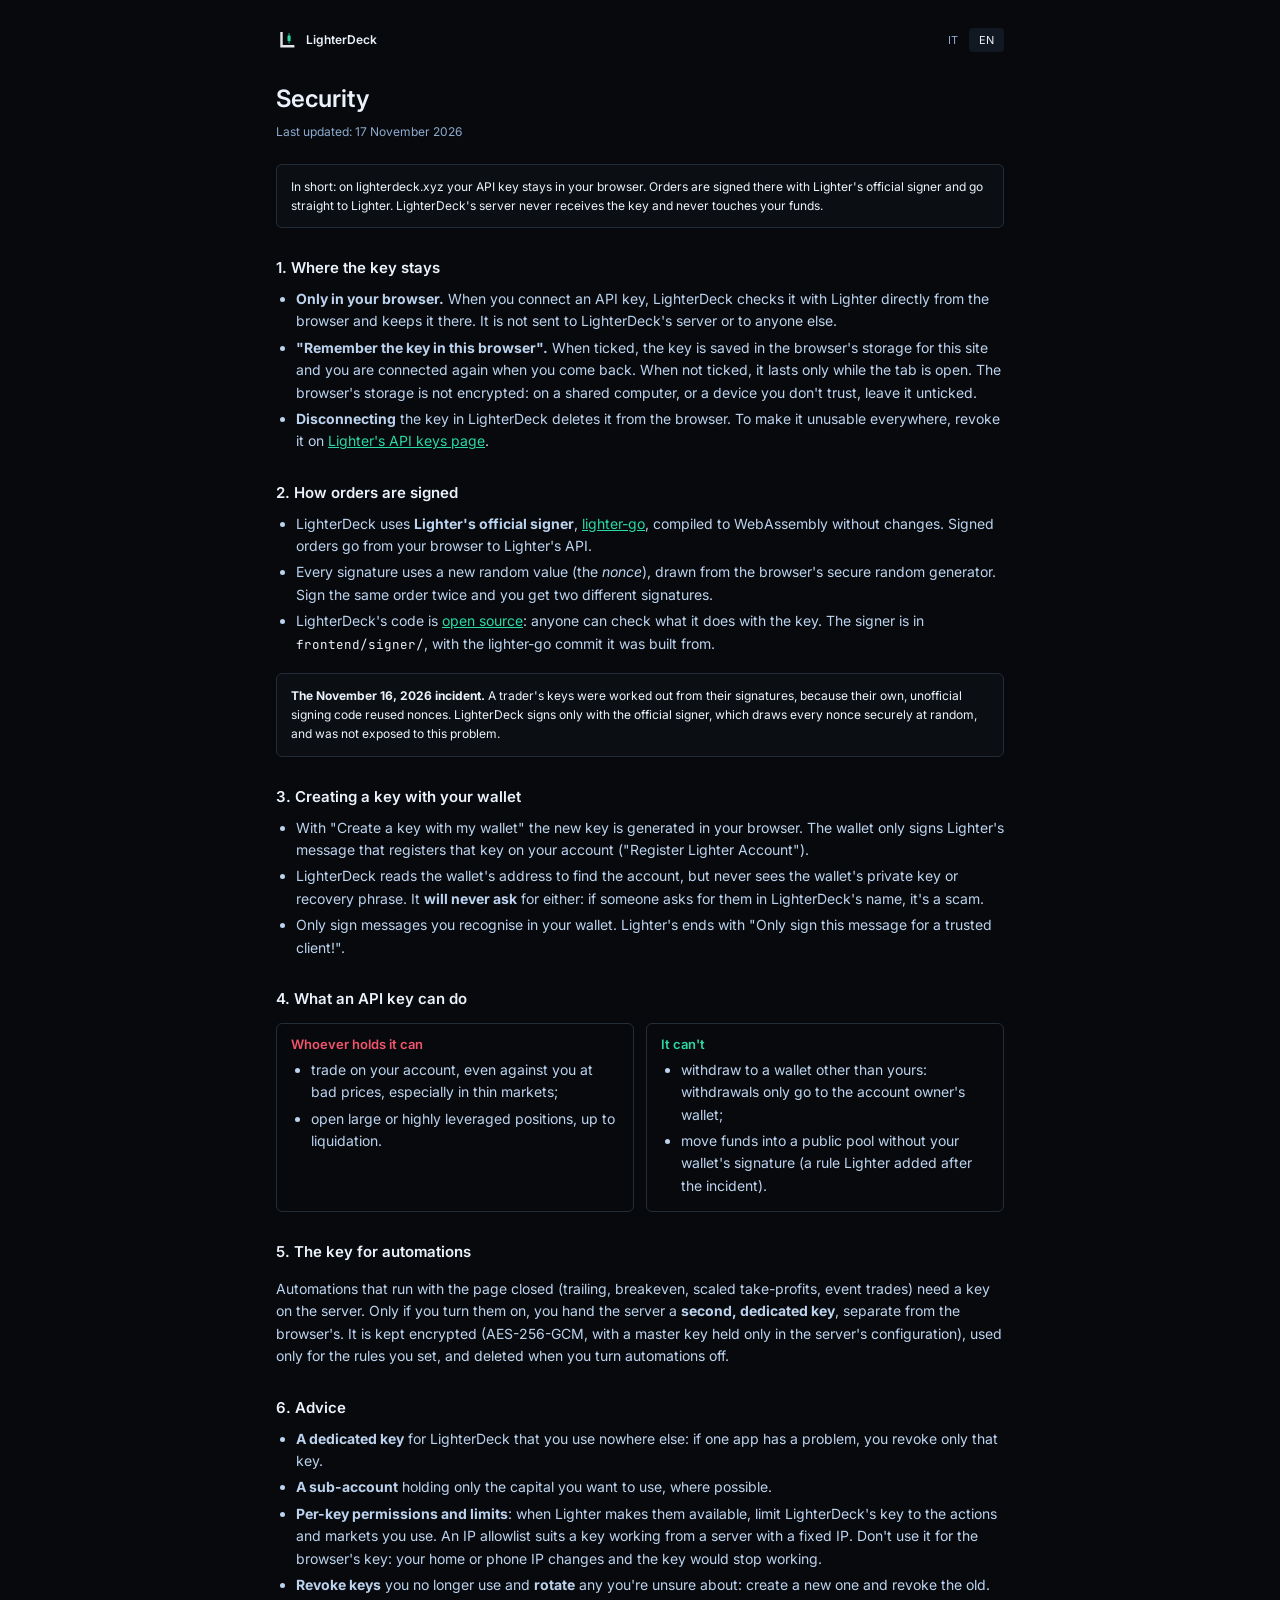
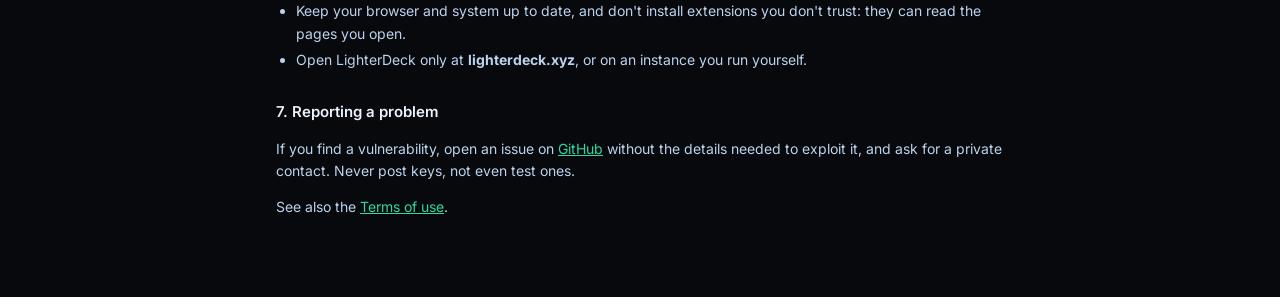
==== frontend/security.html @ e12ff470 "Security page: how LighterDeck handles the API key /security (Italian and English) says where the ke" ====
<!doctype html>
<html lang="it">
<head>
<meta charset="utf-8">
<meta name="viewport" content="width=device-width, initial-scale=1">
<title>Sicurezza · LighterDeck</title>
<meta name="description" content="Come LighterDeck tratta la tua API key di Lighter: dove resta, come firma gli ordini e cosa puoi fare per proteggerla.">
<meta name="theme-color" content="#07090c">
<link rel="icon" href="favicon.svg" type="image/svg+xml">
<link rel="preconnect" href="https://fonts.googleapis.com">
<link rel="preconnect" href="https://fonts.gstatic.com" crossorigin>
<link href="https://fonts.googleapis.com/css2?family=Inter:wght@400;500;600&family=JetBrains+Mono:wght@400;500&display=swap" rel="stylesheet">
<script>
  // the app's theme and language, so the page looks and reads like the rest of LighterDeck
  try { document.documentElement.dataset.theme = JSON.parse(localStorage.getItem("ld.theme")) || "ghiaccio"; }
  catch (e) { document.documentElement.dataset.theme = "ghiaccio"; }
  var LANG = "it";
  try { LANG = new URLSearchParams(location.search).get("lang") || JSON.parse(localStorage.getItem("ld.lang")) || (navigator.language || "").slice(0, 2); } catch (e) {}
  if (LANG !== "it") LANG = "en";
  document.documentElement.lang = LANG;
</script>
<link rel="stylesheet" href="style.css?v=160">
<style>
  html, body { height: auto; overflow: auto; }
  body { display: block; font-family: var(--ui); line-height: 1.6; }
  .terms { max-width: 760px; margin: 0 auto; padding: 28px 16px 64px; }
  .terms-top { display: flex; align-items: center; gap: 10px; margin-bottom: 28px; }
  .terms-top a.home { display: inline-flex; align-items: center; gap: 8px; color: var(--text); text-decoration: none; font-weight: 600; }
  .terms-top .grow { flex: 1; }
  .terms-top .seg button { padding: 4px 10px; }
  .terms h1 { font-size: 24px; margin: 0 0 4px; font-weight: 600; }
  .terms .date { color: var(--muted); font-size: 12px; margin: 0 0 22px; }
  .terms h2 { font-size: 15px; margin: 28px 0 8px; font-weight: 600; }
  .terms p, .terms li { color: var(--text-2); font-size: 14px; }
  .terms ul { padding-left: 20px; margin: 8px 0; }
  .terms li { margin: 4px 0; }
  .terms a { color: var(--green); }
  .terms code { font-family: var(--mono); font-size: 12.5px; color: var(--text); }
  .terms .box { margin: 18px 0; padding: 12px 14px; border: 1px solid var(--line-2); border-radius: var(--r); background: var(--surface); }
  .terms .can { display: grid; grid-template-columns: minmax(0, 1fr) minmax(0, 1fr); gap: 12px; margin: 12px 0; }
  .terms .can > div { padding: 10px 14px; border: 1px solid var(--line-2); border-radius: var(--r); }
  .terms .can h3 { margin: 0 0 4px; font-size: 13px; font-weight: 600; }
  .terms .can .yes h3 { color: var(--red); }
  .terms .can .no h3 { color: var(--green); }
  .terms .can ul { margin: 0; }
  @media (max-width: 640px) { .terms .can { grid-template-columns: minmax(0, 1fr); } }
  [data-l]:not([data-l="it"]) { display: none; }
  html[lang="en"] [data-l="it"] { display: none; }
  html[lang="en"] [data-l="en"] { display: block; }
</style>
</head>
<body>
<main class="terms">
  <div class="terms-top">
    <a class="home" href="/"><img src="logo.svg?v=1" alt="" width="22" height="22">LighterDeck</a>
    <div class="grow"></div>
    <div class="seg" id="langSeg"><button data-set="it">IT</button><button data-set="en">EN</button></div>
  </div>

  <!-- ================= italiano ================= -->
  <article data-l="it">
    <h1>Sicurezza</h1>
    <p class="date">Ultimo aggiornamento: 17 novembre 2026</p>

    <div class="box">In breve: su lighterdeck.xyz la tua API key resta nel tuo browser. Gli ordini vengono firmati lì con il firmatario ufficiale di Lighter e vanno direttamente a Lighter. Il server di LighterDeck non riceve mai la chiave e non tocca mai i tuoi fondi.</div>

    <h2>1. Dove resta la chiave</h2>
    <ul>
      <li><b>Solo nel tuo browser.</b> Quando colleghi una API key, LighterDeck la verifica con Lighter direttamente dal browser e la tiene lì. Non viene inviata al server di LighterDeck né a nessun altro.</li>
      <li><b>"Ricorda la chiave su questo browser".</b> Se la casella è spuntata, la chiave è salvata nella memoria del browser per questo sito e ritrovi il collegamento quando torni. Se non è spuntata, resta solo finché la scheda è aperta. La memoria del browser non è cifrata: su un computer condiviso, o se non ti fidi del dispositivo, togli la spunta.</li>
      <li><b>Scollegare</b> la chiave da LighterDeck la cancella dal browser. Per renderla inutilizzabile ovunque, revocala dalla <a href="https://app.lighter.xyz/apikeys" target="_blank" rel="noopener">pagina API keys di Lighter</a>.</li>
    </ul>

    <h2>2. Come vengono firmati gli ordini</h2>
    <ul>
      <li>LighterDeck usa il <b>firmatario ufficiale di Lighter</b>, <a href="https://github.com/elliottech/lighter-go" target="_blank" rel="noopener">lighter-go</a>, compilato in WebAssembly senza modifiche. Gli ordini firmati vanno dal tuo browser all'API di Lighter.</li>
      <li>Ogni firma usa un valore casuale nuovo (il <i>nonce</i>), generato con il generatore sicuro del browser. Se lo stesso ordine viene firmato due volte, le firme sono diverse.</li>
      <li>Il codice di LighterDeck è <a href="https://github.com/telcoray/LighterDeck" target="_blank" rel="noopener">open source</a>: chiunque può controllare cosa fa con la chiave. Il firmatario è nella cartella <code>frontend/signer/</code>, con il commit di lighter-go da cui è compilato.</li>
    </ul>

    <div class="box"><b>L'incidente del 16 novembre 2026.</b> Le chiavi di un trader sono state ricavate dalle sue firme, perché il suo codice di firma, non ufficiale, riutilizzava i nonce. LighterDeck firma solo con il firmatario ufficiale, che genera ogni nonce in modo casuale e sicuro, e non era esposto a questo problema.</div>

    <h2>3. Creare una chiave con il wallet</h2>
    <ul>
      <li>Con "Crea una chiave con il wallet" la nuova chiave viene generata nel tuo browser. Il wallet firma soltanto il messaggio di Lighter che registra quella chiave sul tuo account ("Register Lighter Account").</li>
      <li>LighterDeck legge l'indirizzo del wallet per trovare l'account, ma non vede mai la chiave privata o la frase di recupero del wallet. <b>Non chiederà mai</b> né l'una né l'altra: se qualcuno te le chiede a nome di LighterDeck, è una truffa.</li>
      <li>Firma nel wallet solo messaggi che riconosci. Quello di Lighter termina con "Only sign this message for a trusted client!".</li>
    </ul>

    <h2>4. Cosa può fare una API key</h2>
    <div class="can">
      <div class="yes"><h3>Chi la ottiene può</h3>
        <ul>
          <li>fare trading sul tuo account, anche contro di te a prezzi sfavorevoli, soprattutto nei mercati poco liquidi;</li>
          <li>aprire posizioni grandi o con leva alta, fino alla liquidazione.</li>
        </ul>
      </div>
      <div class="no"><h3>Non può</h3>
        <ul>
          <li>prelevare verso un wallet diverso dal tuo: i prelievi vanno solo al wallet del proprietario dell'account;</li>
          <li>spostare fondi in un pool pubblico senza la firma del tuo wallet (regola introdotta da Lighter dopo l'incidente).</li>
        </ul>
      </div>
    </div>

    <h2>5. La chiave per le automazioni</h2>
    <p>Le automazioni che girano a pagina chiusa (trailing, breakeven, take-profit multipli, trade sugli eventi) hanno bisogno di una chiave sul server. Solo se le attivi, affidi al server una <b>seconda chiave dedicata</b>, diversa da quella del browser. È conservata cifrata (AES-256-GCM, con una chiave principale che sta solo nella configurazione del server), è usata solo per le regole che imposti e viene cancellata quando disattivi le automazioni.</p>

    <h2>6. Consigli</h2>
    <ul>
      <li><b>Una chiave dedicata</b> a LighterDeck, che non usi altrove: se un'app ha un problema, revochi solo quella.</li>
      <li><b>Un sub-account</b> con il solo capitale che vuoi usare, se possibile.</li>
      <li><b>Permessi e limiti per chiave</b>: quando Lighter li renderà disponibili, limita la chiave di LighterDeck alle azioni e ai mercati che usi. L'elenco di IP consentiti va bene per una chiave che lavora su un server con IP fisso. Non usarlo per la chiave nel browser: l'IP di casa o del telefono cambia e la chiave smetterebbe di funzionare.</li>
      <li><b>Revoca le chiavi</b> che non usi più e <b>ruota</b> quelle di cui non sei sicuro: ne crei una nuova e revochi la vecchia.</li>
      <li>Tieni aggiornati browser e sistema, e non installare estensioni di cui non ti fidi: possono leggere le pagine che apri.</li>
      <li>Apri LighterDeck solo da <b>lighterdeck.xyz</b>, o da un'istanza che gestisci tu.</li>
    </ul>

    <h2>7. Segnalare un problema</h2>
    <p>Se trovi una vulnerabilità, apri una issue su <a href="https://github.com/telcoray/LighterDeck/issues" target="_blank" rel="noopener">GitHub</a> senza dettagli che permettano di sfruttarla, e chiedi un contatto privato. Non pubblicare mai chiavi, nemmeno di test.</p>
    <p>Vedi anche i <a href="/terms">Termini d'uso</a>.</p>
  </article>

  <!-- ================= English ================= -->
  <article data-l="en">
    <h1>Security</h1>
    <p class="date">Last updated: 17 November 2026</p>

    <div class="box">In short: on lighterdeck.xyz your API key stays in your browser. Orders are signed there with Lighter's official signer and go straight to Lighter. LighterDeck's server never receives the key and never touches your funds.</div>

    <h2>1. Where the key stays</h2>
    <ul>
      <li><b>Only in your browser.</b> When you connect an API key, LighterDeck checks it with Lighter directly from the browser and keeps it there. It is not sent to LighterDeck's server or to anyone else.</li>
      <li><b>"Remember the key in this browser".</b> When ticked, the key is saved in the browser's storage for this site and you are connected again when you come back. When not ticked, it lasts only while the tab is open. The browser's storage is not encrypted: on a shared computer, or a device you don't trust, leave it unticked.</li>
      <li><b>Disconnecting</b> the key in LighterDeck deletes it from the browser. To make it unusable everywhere, revoke it on <a href="https://app.lighter.xyz/apikeys" target="_blank" rel="noopener">Lighter's API keys page</a>.</li>
    </ul>

    <h2>2. How orders are signed</h2>
    <ul>
      <li>LighterDeck uses <b>Lighter's official signer</b>, <a href="https://github.com/elliottech/lighter-go" target="_blank" rel="noopener">lighter-go</a>, compiled to WebAssembly without changes. Signed orders go from your browser to Lighter's API.</li>
      <li>Every signature uses a new random value (the <i>nonce</i>), drawn from the browser's secure random generator. Sign the same order twice and you get two different signatures.</li>
      <li>LighterDeck's code is <a href="https://github.com/telcoray/LighterDeck" target="_blank" rel="noopener">open source</a>: anyone can check what it does with the key. The signer is in <code>frontend/signer/</code>, with the lighter-go commit it was built from.</li>
    </ul>

    <div class="box"><b>The November 16, 2026 incident.</b> A trader's keys were worked out from their signatures, because their own, unofficial signing code reused nonces. LighterDeck signs only with the official signer, which draws every nonce securely at random, and was not exposed to this problem.</div>

    <h2>3. Creating a key with your wallet</h2>
    <ul>
      <li>With "Create a key with my wallet" the new key is generated in your browser. The wallet only signs Lighter's message that registers that key on your account ("Register Lighter Account").</li>
      <li>LighterDeck reads the wallet's address to find the account, but never sees the wallet's private key or recovery phrase. It <b>will never ask</b> for either: if someone asks for them in LighterDeck's name, it's a scam.</li>
      <li>Only sign messages you recognise in your wallet. Lighter's ends with "Only sign this message for a trusted client!".</li>
    </ul>

    <h2>4. What an API key can do</h2>
    <div class="can">
      <div class="yes"><h3>Whoever holds it can</h3>
        <ul>
          <li>trade on your account, even against you at bad prices, especially in thin markets;</li>
          <li>open large or highly leveraged positions, up to liquidation.</li>
        </ul>
      </div>
      <div class="no"><h3>It can't</h3>
        <ul>
          <li>withdraw to a wallet other than yours: withdrawals only go to the account owner's wallet;</li>
          <li>move funds into a public pool without your wallet's signature (a rule Lighter added after the incident).</li>
        </ul>
      </div>
    </div>

    <h2>5. The key for automations</h2>
    <p>Automations that run with the page closed (trailing, breakeven, scaled take-profits, event trades) need a key on the server. Only if you turn them on, you hand the server a <b>second, dedicated key</b>, separate from the browser's. It is kept encrypted (AES-256-GCM, with a master key held only in the server's configuration), used only for the rules you set, and deleted when you turn automations off.</p>

    <h2>6. Advice</h2>
    <ul>
      <li><b>A dedicated key</b> for LighterDeck that you use nowhere else: if one app has a problem, you revoke only that key.</li>
      <li><b>A sub-account</b> holding only the capital you want to use, where possible.</li>
      <li><b>Per-key permissions and limits</b>: when Lighter makes them available, limit LighterDeck's key to the actions and markets you use. An IP allowlist suits a key working from a server with a fixed IP. Don't use it for the browser's key: your home or phone IP changes and the key would stop working.</li>
      <li><b>Revoke keys</b> you no longer use and <b>rotate</b> any you're unsure about: create a new one and revoke the old.</li>
      <li>Keep your browser and system up to date, and don't install extensions you don't trust: they can read the pages you open.</li>
      <li>Open LighterDeck only at <b>lighterdeck.xyz</b>, or on an instance you run yourself.</li>
    </ul>

    <h2>7. Reporting a problem</h2>
    <p>If you find a vulnerability, open an issue on <a href="https://github.com/telcoray/LighterDeck/issues" target="_blank" rel="noopener">GitHub</a> without the details needed to exploit it, and ask for a private contact. Never post keys, not even test ones.</p>
    <p>See also the <a href="/terms">Terms of use</a>.</p>
  </article>
</main>
<script>
  // IT / EN, remembered like the app's language
  var seg = document.getElementById("langSeg");
  function title() { document.title = document.documentElement.lang === "it" ? "Sicurezza · LighterDeck" : "Security · LighterDeck"; }
  function mark() { [].forEach.call(seg.children, function (b) { b.classList.toggle("active", b.dataset.set === document.documentElement.lang); }); }
  seg.onclick = function (e) {
    var b = e.target.closest("[data-set]");
    if (!b) return;
    document.documentElement.lang = b.dataset.set;
    try { localStorage.setItem("ld.lang", JSON.stringify(b.dataset.set)); } catch (x) {}
    title();
    mark();
  };
  title();
  mark();
</script>
</body>
</html>
---- frontend/style.css ----
:root {
  /* Grafite: the original neutral greys */
  --bg: #0a0b0d;
  --surface: #0e0f12;
  --raised: #14161a;
  --hover: #0d0e11;
  --line: #1b1d22;
  --line-2: #24272e;
  --line-3: #3a3f48;
  --chart-grid: #121418;
  --text: #e4e6ea;
  --text-2: #c3c7ce;
  --muted: #9aa0aa;
  --faint: #6b717c;
  --green: #2bd9a4;
  --green-ink: #04140f;
  --green-soft: rgba(43, 217, 164, .1);
  --red: #f2546d;
  --red-soft: rgba(242, 84, 109, .1);
  --amber: #e8b14a;
  --blue: #6aa8ff;
  --ui: "Inter", system-ui, -apple-system, "Segoe UI", sans-serif;
  --mono: "JetBrains Mono", ui-monospace, "Cascadia Mono", Consolas, monospace;
  --r: 6px;
  font-family: var(--ui);
  font-size: 12px;
  color-scheme: dark;
}
/* Champagne (default): warm black with gold-sand text instead of grey */
:root[data-theme="champagne"] {
  --bg: #0a0908;
  --surface: #100e0b;
  --raised: #1a1610;
  --hover: #13100c;
  --line: #221d16;
  --line-2: #2f281e;
  --line-3: #4d4232;
  --chart-grid: #16120d;
  --text: #f4eee3;
  --text-2: #e6d3ad;
  --muted: #bda67d;
  --faint: #7d6c51;
}
/* Fosforo: Grafite's background with phosphor-green text, like a classic terminal.
   The text greens are one family with the trading green, told apart by lightness. */
:root[data-theme="fosforo"] {
  /* one hue (156°, next to the trading green's 162°), only lightness changes */
  --text: #d8f8eb;
  --text-2: #87e8c1;
  --muted: #4dc796;
  --faint: #34795e;
  --line-3: #294c3e;
}
/* Classic: Lighter's own palette (sampled from app.lighter.xyz) */
:root[data-theme="classic"] {
  --bg: #131318;
  --surface: #18181d;
  --raised: #1f1f24;
  --hover: #1b1b21;
  --line: #232329;
  --line-2: #2a2a30;
  --line-3: #3d3d44;
  --chart-grid: #1b1b21;
  --text: #f3f3f3;
  --text-2: #c6c6c7;
  --muted: #a9abae;
  --faint: #6e7074;
  --green: #26e7a1;
  --green-ink: #05170f;
  --green-soft: rgba(38, 231, 161, .1);
  --red: #f05562;
  --red-soft: rgba(240, 85, 98, .1);
  --amber: #fdaa35;
  --blue: #6b91cd;
}
/* Ambra: the pro terminal look. Pure black, neutral grey panels; values in white, labels and secondary text
   in orange; bright green and red for up and down, a blue highlight for the selected item, yellow warnings */
:root[data-theme="ambra"] {
  --bg: #000000;
  --surface: #0b0b0b;
  --raised: #1d1d1d;
  --hover: #141414;
  --line: #1f1f1f;
  --line-2: #2c2c2c;
  --line-3: #4a4a4a;
  --chart-grid: #121212;
  --text: #f4f4f4;
  --text-2: #ffa028;
  --muted: #e08a1f;
  --faint: #8c5a1e;
  --green: #3ddc4a;
  --green-ink: #031405;
  --green-soft: rgba(61, 220, 74, .1);
  --red: #ff3b3b;
  --red-soft: rgba(255, 59, 59, .12);
  --amber: #ffd400;
  --blue: #2f6fd6;
}
/* the selected timeframe, page and layout get the terminal's blue highlight */
:root[data-theme="ambra"] :is(.seg button.active, .views button.active) { background: var(--blue); color: #fff; }
/* Ghiaccio: cool blue-black with ice-blue text */
:root[data-theme="ghiaccio"] {
  --bg: #07090c;
  --surface: #0b0e13;
  --raised: #121821;
  --hover: #0d1218;
  --line: #19202a;
  --line-2: #232d3a;
  --line-3: #3a4a5f;
  --chart-grid: #0f141b;
  --text: #ebf2fb;
  --text-2: #bcd3ef;
  --muted: #8eabd0;
  --faint: #586f8d;
}
* { box-sizing: border-box; }
html, body { margin: 0; height: 100%; background: var(--bg); color: var(--text); overflow: hidden; }
body { display: flex; flex-direction: column; -webkit-font-smoothing: antialiased; }
button, input, select { font: inherit; color: inherit; }
button { background: none; border: 0; padding: 0; cursor: pointer; }
input, select { background: var(--bg); border: 1px solid var(--line-2); border-radius: var(--r); padding: 7px 9px; width: 100%; outline: none; }
input:focus, select:focus { border-color: var(--line-3); }
input[type=number]::-webkit-inner-spin-button { -webkit-appearance: none; }
input[type=checkbox] { width: 12px; height: 12px; margin: 0; accent-color: var(--green); }
.hidden { display: none !important; }
.grow { flex: 1; }
.muted { color: var(--muted); }
.caps { text-transform: uppercase; letter-spacing: .08em; font-size: 9.5px; }
.num, .mono { font-family: var(--mono); font-variant-numeric: tabular-nums; }
.up { color: var(--green); } .down { color: var(--red); }
.r { text-align: right; }
.dot { display: inline-block; width: 6px; height: 6px; border-radius: 50%; background: var(--green); box-shadow: 0 0 0 3px var(--green-soft); }
.dot.off { background: var(--faint); box-shadow: none; }
.dot.warn { background: var(--amber); box-shadow: 0 0 0 3px rgba(232,177,74,.12); }
::-webkit-scrollbar { width: 8px; height: 8px; }
::-webkit-scrollbar-thumb { background: var(--line-2); border-radius: 8px; border: 2px solid transparent; background-clip: padding-box; }
::-webkit-scrollbar-track { background: transparent; }

/* ---------- top bar ---------- */
/* public site */
.pubbar { flex: none; display: flex; align-items: center; gap: 16px; min-height: 30px; padding: 5px 10px 5px 14px; background: var(--raised); border-bottom: 1px solid var(--line); font-size: 11.5px; color: var(--text-2); }
.pubbar .pub-text { flex: 1; min-width: 0; }
.pubbar b { color: var(--text); font-weight: 600; }
.pubbar a { color: var(--green); white-space: nowrap; text-decoration: none; }
.pubbar a:hover { text-decoration: underline; }
.pubbar .xbtn { width: 22px; height: 22px; border-radius: 4px; color: var(--muted); flex: none; }
.pubbar .xbtn:hover { color: var(--text); }
/* public site: no deck of its own; a browser key brings the tables back, its automations the Auto switch */
body.public:not(.browser-auto) #armedBtn, body.public [data-view="auto"], body.public [data-view="activity"],
body.public:not(.paper):not(.browser-key) #bottomSplit, body.public:not(.paper):not(.browser-key) #bottom { display: none !important; }
body.public:not(.paper):not(.browser-key):not(.live-first) #accountPill { cursor: default; }
body.paper [data-view="auto"], body.paper [data-view="activity"], body.paper [data-view="account"] { display: none !important; }
.dot.paper { background: var(--amber); box-shadow: 0 0 6px var(--amber); }
.paper-reset { display: flex; align-items: center; gap: 10px; flex-wrap: wrap; margin: 4px 0 12px; font-size: 12px; color: var(--muted); }
.paper-reset .seg { margin-right: auto; }
.key-paper { width: 100%; margin-top: 8px; }
.sb-keys { font: inherit; text-transform: inherit; color: var(--muted); background: none; border: 0; padding: 0; cursor: pointer; letter-spacing: .08em; }
.sb-keys:hover { color: var(--text); }
.hk-list { display: grid; grid-template-columns: auto 1fr; gap: 8px 14px; margin: 0; font-size: 12px; align-items: center; }
.hk-list dt { white-space: nowrap; }
.hk-list dd { margin: 0; color: var(--text-2); }
.hk-list kbd { display: inline-block; min-width: 20px; padding: 2px 6px; border: 1px solid var(--line-3); border-bottom-width: 2px; border-radius: 4px; background: var(--bg); font-family: var(--mono); font-size: 11px; text-align: center; color: var(--text); }
@media (hover: none) { .sb-keys { display: none; } }
/* the shortcut's key inside the control, faint; computers only */
@media (hover: hover) and (pointer: fine) {
  .sidesel button[data-key], .kindsel button[data-key], #tkExec[data-key], .qbtn button[data-key] { position: relative; }
  .sidesel button[data-key]::after, .kindsel button[data-key]::after, #tkExec[data-key]::after, .qbtn button[data-key]::after {
    content: attr(data-key); position: absolute; top: 50%; transform: translateY(-50%); right: 7px;
    font: 500 9px/1 var(--mono); padding: 2px 4px; border: 1px solid currentColor; border-radius: 3px; opacity: .45; pointer-events: none;
  }
  .kindsel button[data-key]::after { position: static; display: inline-block; transform: none; margin-left: 6px; vertical-align: 1px; }
  .qbtn button[data-key] { padding-right: 22px; }
  .qbtn button[data-key]::after { right: 4px; font-size: 8px; padding: 1px 3px; }
  #tkExec[data-key]::after { right: 12px; }
  .confirming[data-key]::after { display: none; }
  .qbtn button.confirming[data-key] { padding-right: 8px; }
}
.modal-veil { position: fixed; inset: 0; z-index: 19; background: rgba(0,0,0,.55); }
.res-text { margin: 0 0 14px; font-size: 12.5px; line-height: 1.5; color: var(--text-2); }
.res-actions { display: flex; gap: 8px; }
.res-actions > * { flex: 1; margin-top: 0; height: 34px; }
.res-no { border: 1px solid var(--line-2); border-radius: var(--r); color: var(--text-2); }
.geo-page { position: fixed; inset: 0; z-index: 30; display: grid; place-items: center; padding: 16px; background: var(--bg); }
.geo-card { max-width: 420px; text-align: center; }
.geo-card h2 { margin: 14px 0 8px; font-size: 18px; font-weight: 600; color: var(--text); }
.geo-card p { margin: 0; font-size: 13px; line-height: 1.55; color: var(--text-2); }
.pubbar .pub-short { display: none; }
@media (max-width: 640px) {
  .pubbar { position: relative; flex-wrap: wrap; gap: 2px 14px; padding-right: 36px; font-size: 11px; }
  .pubbar .pub-text { flex-basis: 100%; }
  .pubbar .xbtn { position: absolute; top: 4px; right: 8px; }
  .pubbar .pub-long { display: none; } .pubbar .pub-short { display: inline; }
}
.topbar { height: 44px; flex: none; display: flex; align-items: center; gap: 10px; padding: 0 14px; border-bottom: 1px solid var(--line); }
.logo { display: flex; align-items: center; gap: 8px; font-weight: 600; font-size: 14px; letter-spacing: -.01em; margin-right: 14px; color: var(--text); text-decoration: none; padding: 4px 6px; margin-left: -6px; border-radius: var(--r); }
.logo:hover { background: var(--raised); }
.logo svg { color: var(--green); }
.views { display: flex; gap: 2px; }
.views button { padding: 6px 11px; border-radius: var(--r); color: var(--text-2); }
.views button:hover { color: var(--text); }
.views button.active { background: var(--raised); color: var(--text); }
.pill { display: inline-flex; align-items: center; gap: 7px; height: 26px; padding: 0 10px; border: 1px solid var(--line-2); border-radius: 13px; font-size: 11px; color: var(--text-2); white-space: nowrap; }
.pill .dot { width: 5px; height: 5px; box-shadow: none; }
.kill { display: inline-flex; align-items: center; gap: 6px; height: 26px; padding: 0 10px; border: 1px solid var(--line-2); border-radius: 13px; font-size: 11px; color: var(--text-2); }
.kill:hover { border-color: var(--line-3); color: var(--text); }
.kill.on { border-color: rgba(242,84,109,.5); color: var(--red); background: var(--red-soft); }
.net { height: 26px; display: inline-flex; align-items: center; padding: 0 12px; border-radius: 13px; font-size: 11px; color: var(--muted); border: 1px solid var(--line-2); background: transparent; }
.net.real { color: var(--green); border-color: color-mix(in srgb, var(--green) 45%, transparent); background: var(--green-soft); } /* orders are real */
.net.testnet { color: var(--blue); border-color: color-mix(in srgb, var(--blue) 45%, transparent); background: color-mix(in srgb, var(--blue) 8%, transparent); }

/* ---------- ticker ---------- */
.ticker { height: 32px; flex: none; display: flex; align-items: center; gap: 4px; padding: 0 10px 0 6px; border-bottom: 1px solid var(--line); }
.ticker-items { display: flex; gap: 2px; overflow-x: auto; scrollbar-width: none; }
.tk { display: inline-flex; gap: 8px; align-items: baseline; padding: 4px 9px; border-radius: 4px; white-space: nowrap; font-size: 11px; }
.tk:hover { background: var(--raised); }
.tk.active { background: var(--raised); box-shadow: inset 0 0 0 1px var(--line-2); }
.tk.dragging { position: relative; z-index: 2; background: var(--raised); box-shadow: inset 0 0 0 1px var(--line-3), 0 6px 18px rgba(0,0,0,.45); cursor: grabbing; }
body.reordering { cursor: grabbing; user-select: none; }
.tk b { font-weight: 500; color: var(--text); }
.tk .num { color: var(--text-2); }
.tk .chg { font-family: var(--mono); font-size: 10.5px; }

/* ---------- views ---------- */
.view { flex: 1; min-height: 0; }
.trade { display: flex; height: 100%; }
.work { flex: 1; min-width: 0; display: flex; flex-direction: column; position: relative; }

.marketbar { height: 52px; flex: none; display: flex; align-items: center; gap: 28px; padding: 0 14px; border-bottom: 1px solid var(--line); overflow-x: auto; scrollbar-width: none; }
.mkt-spread { flex: none; height: 24px; padding: 0 9px; margin-left: -18px; border-radius: 12px; border: 1px solid var(--line-2); color: var(--muted); font-size: 11px; white-space: nowrap; }
.mkt-spread:hover { color: var(--text); border-color: var(--line-3); }
/* on a phone the market bar keeps the name and the price: spreads are in the market picker's Spread tab */
@media (max-width: 640px) { #mktSpread, #mktSelect .tag { display: none !important; } } /* every market here is a perpetual */
/* the market's name on a phone: as much room after the arrow as before the icon (the bar's 14px) */
@media (max-width: 640px) { .marketbar #mktSelect { margin-right: -14px; } }
@media (max-width: 420px) { .marketbar #mktSelect { margin-right: -10px; } }
.pk-base { display: flex; align-items: center; justify-content: space-between; gap: 8px; padding: 8px 14px; background: color-mix(in srgb, var(--blue) 10%, transparent); color: var(--text-2); font-size: 12px; border-bottom: 1px solid var(--line); }
.pk-base b { color: var(--text); }
.pk-row .zhot { color: var(--amber); }
.mkt-select { display: inline-flex; align-items: center; gap: 8px; padding: 6px 8px 6px 6px; margin-left: -6px; border-radius: var(--r); font-size: 14px; color: var(--text-2); }
.mkt-select:hover { background: var(--raised); }
.mkt-select b { color: var(--text); font-weight: 600; }
.mk-ico { width: 20px; height: 20px; border-radius: 50%; display: grid; place-items: center; background: var(--raised); border: 1px solid var(--line-2); font-size: 10px; font-weight: 600; color: var(--text); }
.tag { font-size: 9px; letter-spacing: .06em; padding: 2px 5px; border-radius: 3px; background: var(--raised); color: var(--muted); border: 1px solid var(--line-2); }
.stat { display: flex; flex-direction: column; gap: 3px; white-space: nowrap; }
.stat label { font-size: 9.5px; text-transform: uppercase; letter-spacing: .08em; color: var(--muted); }
.stat span { font-family: var(--mono); font-size: 12px; color: var(--text); }
.stat span.up { color: var(--green); } .stat span.down { color: var(--red); } .stat span.warn { color: var(--amber); } /* the 24h change; a high funding */
.stat-btn { text-align: left; cursor: pointer; margin: -5px -8px; padding: 5px 8px; border-radius: 6px; }
.stat-btn label { cursor: pointer; }
.stat-btn:hover, .stat-btn.open { background: var(--raised); }
.stat-btn .stat-val { display: inline-flex; align-items: center; gap: 5px; }
.stat-btn svg { color: var(--muted); transition: transform .15s; }
.stat-btn.open svg { transform: rotate(180deg); }
/* funding details, opened from the market bar */
.fund-pop { position: absolute; top: 56px; left: 14px; z-index: 16; width: min(620px, calc(100% - 28px)); padding: 14px 16px 12px; background: var(--surface); border: 1px solid var(--line-2); border-radius: 10px; box-shadow: 0 20px 50px rgba(0,0,0,.5); }
.fund-head { display: flex; align-items: center; justify-content: space-between; margin-bottom: 10px; }
.fund-head .xbtn { width: 24px; height: 24px; border-radius: 4px; color: var(--muted); }
.fund-head .xbtn:hover { color: var(--text); background: var(--raised); }
.fund-stats { display: grid; grid-template-columns: repeat(3, minmax(0, 1fr)); gap: 10px 18px; margin: 0 0 14px; }
.fund-stats dt { font-size: 9.5px; text-transform: uppercase; letter-spacing: .08em; color: var(--muted); }
.fund-stats dd { margin: 3px 0 0; font-family: var(--mono); font-size: 12.5px; color: var(--text); font-variant-numeric: tabular-nums; }
.fund-stats dd.up { color: var(--green); } .fund-stats dd.down { color: var(--red); }
.fund-hist-head { display: flex; align-items: center; justify-content: space-between; margin-bottom: 6px; }
.fund-hist-head .seg button.active { color: var(--text); background: var(--raised); }
.fund-chart { height: 220px; }
.fund-legend { display: flex; flex-wrap: wrap; gap: 6px 16px; margin-top: 8px; font-size: 10.5px; color: var(--text-2); }
.fund-legend .sw { display: inline-block; width: 9px; height: 9px; border-radius: 2px; margin-right: 5px; vertical-align: -1px; }
.fund-legend .sw.rate { background: var(--green); } .fund-legend .sw.cum { background: var(--muted); }
.fund-legend .muted { margin-left: auto; }
@media (max-width: 640px) { .fund-stats { grid-template-columns: repeat(2, minmax(0, 1fr)); } .fund-legend .muted { margin-left: 0; } }

.toolbar { height: 36px; flex: none; display: flex; align-items: center; gap: 8px; padding: 0 10px; border-bottom: 1px solid var(--line); }
.seg { display: flex; gap: 1px; }
.seg button { height: 24px; min-width: 28px; padding: 0 7px; border-radius: 4px; color: var(--muted); font-size: 11px; }
.seg button:hover { color: var(--text); }
.seg button.active { background: var(--raised); color: var(--text); }
/* timeframes: readable at a glance, like the exchange's own toolbar */
.tfs button { height: 26px; min-width: 32px; padding: 0 8px; color: var(--text-2); font-size: 12.5px; font-weight: 500; }
.tfs button.active { background: var(--raised); color: var(--text); box-shadow: inset 0 0 0 1px var(--line-2); }
.layouts button { color: var(--text-2); }
.layouts svg, .tool svg { width: 14px; height: 14px; fill: none; stroke: currentColor; stroke-width: 1.2; }
.layouts button { display: grid; place-items: center; }
.sep { width: 1px; height: 16px; background: var(--line-2); margin: 0 4px; }
.tool { display: inline-flex; align-items: center; gap: 6px; height: 24px; padding: 0 8px; border-radius: 4px; color: var(--muted); font-size: 11px; }
.tool:hover, .tool.active { color: var(--text); background: var(--raised); }
.live { display: inline-flex; align-items: center; gap: 7px; color: var(--green); font-size: 11px; }
.live .dot { width: 5px; height: 5px; box-shadow: none; }
/* a narrow chart column (a computer window just above the phone layout): icons only, then a second line */
.toolbar.tb-icons .sep, .toolbar.tb-icons #elBtn > span, .toolbar.tb-icons #obToggle > span, .toolbar.tb-icons .live > span { display: none; }
.toolbar.tb-icons .live { padding: 0 4px; }
.toolbar.tb-tight > .live { display: none; } /* the status bar still says Live */
.toolbar.tb-wrap { height: auto; flex-wrap: wrap; row-gap: 4px; padding: 6px 10px; }
.toolbar.tb-wrap .tfs { flex-wrap: wrap; }

/* ---------- charts ---------- */
.stage { flex: 1; min-height: 0; display: flex; }
.charts { flex: 1; min-width: 0; display: grid; gap: 1px; background: var(--line); }
.charts.l1 { grid-template: 1fr / 1fr; }
.charts.l2v { grid-template: 1fr / 1fr 1fr; }
.charts.l2h { grid-template: 1fr 1fr / 1fr; }
.charts.l4 { grid-template: 1fr 1fr / 1fr 1fr; }
.panel { position: relative; background: var(--bg); min-width: 0; min-height: 0; overflow: hidden; }
.panel::after { content: ""; position: absolute; inset: 0; pointer-events: none; border: 1px solid transparent; z-index: 3; transition: border-color .15s; }
.charts:not(.l1) .panel.active::after { border-color: rgba(43,217,164,.45); }
.panel .chart { position: absolute; inset: 0; }
.legend { position: absolute; top: 8px; left: 12px; right: 84px; z-index: 2; display: flex; align-items: center; gap: 10px; font-size: 12px; pointer-events: none; white-space: nowrap; overflow: hidden; }
.legend .ohlc { overflow: hidden; text-overflow: ellipsis; min-width: 0; }
.legend .ttl { color: var(--text-2); font-size: 13px; pointer-events: auto; cursor: pointer; }
.legend .ttl b { color: var(--text); font-weight: 500; }
.legend .ttl:hover b { color: var(--green); }
.legend .ohlc { font-family: var(--mono); font-size: 11px; color: var(--muted); }
.legend .ohlc span { margin-right: 6px; }
.legend .ohlc em { font-style: normal; }
.legend .zval { margin-left: 8px; color: var(--muted); }
.legend .zval b { color: var(--text-2); font-weight: 500; }
.legend .zval b.hot { color: var(--amber); }
.pair-ico { display: inline-flex; }
.pair-ico .mk-ico + .mk-ico { margin-left: -6px; box-shadow: 0 0 0 2px var(--bg); }
.ctx-badges { display: flex; align-items: center; gap: 6px; flex: none; }
.ctx-badges:empty { display: none; }
.chart-ctx { position: absolute; top: 32px; left: 12px; right: 84px; z-index: 2; flex-wrap: wrap; }
.ctx { height: 22px; padding: 0 8px; border-radius: 11px; border: 1px solid var(--line-2); background: var(--surface); color: var(--text-2); font-size: 10.5px; white-space: nowrap; cursor: default; }
.ctx[data-go="funding"], .ctx[data-go="calendar"] { cursor: pointer; }
.ctx.warn { color: var(--amber); border-color: color-mix(in srgb, var(--amber) 35%, transparent); }
.ctx.warn.hot { background: color-mix(in srgb, var(--amber) 12%, transparent); }
.ctx.bad { color: var(--red); border-color: color-mix(in srgb, var(--red) 35%, transparent); background: var(--red-soft); }
.ctx.info { color: var(--blue); border-color: color-mix(in srgb, var(--blue) 30%, transparent); }
.chart-ctx .ctx { height: 19px; padding: 0 7px; font-size: 10px; }
.legend .dot { width: 6px; height: 6px; box-shadow: 0 0 0 3px var(--green-soft); }

/* ---------- order book ---------- */
.book { width: 220px; flex: none; border-left: 1px solid var(--line); display: flex; flex-direction: column; font-family: var(--mono); font-size: 11px; }
.book-head { display: grid; grid-template-columns: 1fr 1fr 1fr; padding: 8px 10px; color: var(--muted); font-family: var(--ui); font-size: 9.5px; text-transform: uppercase; letter-spacing: .08em; border-bottom: 1px solid var(--line); }
.book-head span:not(:first-child), .lvl span:not(:first-child) { text-align: right; }
.book-side { flex: 1; min-height: 0; display: flex; flex-direction: column; overflow: hidden; }
.book-side.asks { justify-content: flex-end; }
.lvl { position: relative; display: grid; grid-template-columns: 1fr 1fr 1fr; padding: 2px 10px; line-height: 16px; }
.lvl i { position: absolute; top: 1px; bottom: 1px; right: 0; opacity: .14; }
.asks .lvl span:first-child { color: var(--red); } .asks .lvl i { background: var(--red); }
.bids .lvl span:first-child { color: var(--green); } .bids .lvl i { background: var(--green); }
.lvl span { position: relative; color: var(--text-2); }
.book-mid { padding: 7px 10px; border-block: 1px solid var(--line); font-size: 13px; color: var(--text); display: flex; justify-content: space-between; }
.book-mid small { color: var(--muted); font-size: 10px; align-self: center; }

/* ---------- bottom tables ---------- */
.bottom { height: var(--bottom-h, 210px); flex: none; border-top: 1px solid var(--line); display: flex; flex-direction: column; }
/* draggable divider between the charts and the bottom tables */
.hsplit { flex: none; position: relative; z-index: 4; height: 7px; margin: -3px 0 -4px; cursor: row-resize; touch-action: none; }
.hsplit::after { content: ""; position: absolute; left: 0; right: 0; top: 3px; height: 1px; background: transparent; transition: background .15s; }
.hsplit:hover::after, .hsplit.drag::after { height: 2px; top: 2px; background: var(--line-3); }
body.resizing { cursor: row-resize; user-select: none; }
.subtabs { display: flex; gap: 18px; padding: 0 14px; border-bottom: 1px solid var(--line); flex: none; }
.subtabs button { padding: 10px 0 9px; color: var(--muted); border-bottom: 1px solid transparent; margin-bottom: -1px; }
.subtabs button:hover { color: var(--text-2); }
.subtabs button.active { color: var(--text); border-color: var(--text); }
.subtabs.small { gap: 14px; padding: 0; margin-bottom: 10px; }
.subtabs.small button { padding: 7px 0; font-size: 11px; }
.count { color: var(--muted); font-family: var(--mono); font-size: 10px; margin-left: 3px; }
.btab { flex: 1; overflow: auto; }
.table { width: 100%; border-collapse: collapse; }
.table th { position: sticky; top: 0; background: var(--bg); text-align: left; font-weight: 400; font-size: 10px; color: var(--muted); padding: 9px 14px; border-bottom: 1px solid var(--line); white-space: nowrap; }
.table th.r { text-align: right; }
.table td { padding: 9px 14px; border-bottom: 1px solid var(--line); white-space: nowrap; font-family: var(--mono); font-size: 11.5px; color: var(--text-2); }
.table td.r { text-align: right; }
.table td.up { color: var(--green); } .table td.down { color: var(--red); }
/* positions: PnL first, mark and value next, entry plain, liquidation as a warning */
.table td.main { color: var(--text); }
.btab-bar { display: flex; align-items: center; justify-content: space-between; gap: 12px; padding: 6px 14px; border-bottom: 1px solid var(--line); font-size: 11px; }
.table td.mk .fills { margin-left: 8px; padding: 1px 6px; border: 1px solid var(--line-2); border-radius: 9px; font-family: var(--mono); font-size: 9.5px; color: var(--muted); vertical-align: 1px; }
.table td.liq { color: var(--amber); }
.table td.pnl { font-size: 13px; font-weight: 600; }
.table td.pnl small { display: block; margin-top: 2px; font-size: 10px; font-weight: 400; opacity: .75; }
.table td.mk { font-family: var(--ui); font-size: 12px; color: var(--text); }
.table td.mk small { display: block; font-size: 10px; margin-top: 2px; }
.table .unit-sym { color: var(--muted); font-size: 10px; }
.table td small.pos-lev { display: block; margin-top: 2px; font-size: 10px; color: var(--muted); }
.table td.mk .goto { font: inherit; color: inherit; background: none; border: 0; padding: 0; cursor: pointer; }
.table td.mk .goto:hover { color: var(--green); text-decoration: underline; text-underline-offset: 3px; }
.table tbody tr:hover td { background: var(--hover); }
.empty { padding: 26px 14px; color: var(--muted); }
.sltp-sep { margin: 0 5px; color: var(--muted); }
.sltp-v { padding: 2px 4px; border-radius: 4px; font-family: var(--mono); font-size: 11.5px; }
.sltp-v.tp { color: var(--green); } .sltp-v.sl { color: var(--red); }
.sltp-v.none { color: var(--muted); }
.sltp-v:hover { background: var(--raised); color: var(--text); }
.sltp-in { width: 78px; height: 22px; padding: 0 6px; border: 1px solid var(--line-3); border-radius: 4px; background: var(--surface); color: var(--text); font-family: var(--mono); font-size: 11.5px; text-align: right; }
.sltp-in.tp:focus { border-color: var(--green); outline: none; } .sltp-in.sl:focus { border-color: var(--red); outline: none; }
.qbtn { display: inline-flex; gap: 4px; }
.qbtn button { height: 22px; padding: 0 8px; border: 1px solid var(--line-2); border-radius: 4px; font-size: 10.5px; color: var(--text-2); font-family: var(--mono); }
.qbtn button:hover { border-color: var(--red); color: var(--red); }
/* 100% closes the whole position: same look as the partial closes, slightly brighter text */
.qbtn button.all { color: var(--text); }
.qbtn button.all:hover { color: var(--red); }
.qbtn button.rev { margin-left: 6px; color: var(--amber); }
.qbtn button.rev:hover { border-color: var(--amber); color: var(--amber); background: color-mix(in srgb, var(--amber) 10%, transparent); }
.xbtn { color: var(--muted); padding: 2px 6px; border-radius: 4px; }
.xbtn:hover { color: var(--red); background: var(--red-soft); }

/* ---------- right rail ---------- */
.rail { width: 300px; flex: none; border-left: 1px solid var(--line); overflow-y: auto; scrollbar-width: none; }
.rail::-webkit-scrollbar { display: none; } /* scrolls with the wheel; no bar, so both sides keep the same margin and the width never changes */
.card { padding: 14px; border-bottom: 1px solid var(--line); }
.rail > .card { padding-block: 12px; }
.rail > .card > :nth-last-child(1 of :not(.hidden)) { margin-bottom: 0; } /* the last thing shown in a box does not add to its padding */
.card-head { display: flex; justify-content: space-between; align-items: baseline; margin-bottom: 12px; }
.card-head b { font-weight: 500; font-size: 12px; }
.card-head .muted { font-size: 10.5px; }
/* a card title that opens its own page */
.card-link { display: inline-flex; align-items: baseline; gap: 6px; margin: -3px -6px; padding: 3px 6px; border-radius: 5px; color: var(--text); }
.card-link .arr { color: var(--muted); font-size: 11px; transition: transform .15s, color .15s; }
.card-link:hover { background: var(--raised); }
.card-link:hover .arr { color: var(--green); transform: translateX(2px); }
.ticket-head { display: flex; justify-content: space-between; align-items: center; margin-bottom: 12px; }
.ticket-head b { font-weight: 500; }
.ticket.pair .solo-only, .ticket:not(.pair) .pair-only { display: none !important; }
.ticket.pair .sidesel button { height: auto; min-height: 30px; padding: 4px 6px; font-size: 11px; line-height: 1.25; }
.ticket-msg .pair-fix { display: block; margin-top: 8px; height: 26px; padding: 0 10px; border-radius: 5px; border: 1px solid var(--red); color: var(--red); }
.ticket-msg .pair-fix:hover { background: var(--red-soft); }
.ticket-head .muted { font-size: 10.5px; border: 1px solid var(--line-2); padding: 2px 7px; border-radius: 4px; }
.sidesel { display: grid; grid-template-columns: 1fr 1fr; gap: 0; background: var(--surface); border-radius: var(--r); padding: 2px; margin-bottom: 12px; }
.sidesel button { height: 30px; border-radius: 5px; color: var(--muted); font-weight: 500; }
.sidesel button[data-side=buy].active { background: var(--green); color: var(--green-ink); }
.sidesel button[data-side=sell].active { background: var(--red); color: #fff; }
.kindsel { display: flex; gap: 16px; margin-bottom: 12px; border-bottom: 1px solid var(--line); }
.kindsel button { padding: 4px 0 8px; color: var(--muted); border-bottom: 1px solid transparent; margin-bottom: -1px; }
.kindsel button.active { color: var(--text); border-color: var(--text); }
.kv { display: grid; grid-template-columns: 1fr auto; gap: 7px 10px; margin: 0 0 12px; }
.kv dt { color: var(--muted); font-size: 11px; }
.kv dd { margin: 0; text-align: right; font-family: var(--mono); font-size: 11.5px; color: var(--text-2); }
.kv.summary { border-top: 1px solid var(--line); padding-top: 12px; margin-top: 4px; }
.field { position: relative; display: flex; align-items: center; background: var(--bg); border: 1px solid var(--line-2); border-radius: var(--r); margin-bottom: 8px; }
.field:focus-within { border-color: var(--line-3); }
.field label { flex: none; padding-left: 10px; color: var(--muted); font-size: 11px; }
.field input, .field select { border: 0; background: transparent; text-align: right; font-family: var(--mono); padding: 9px 10px; min-width: 0; }
.field select { text-align: left; font-family: var(--ui); }
/* every dropdown opens its list in the theme's colours, like the calendar's market menu
   (a transparent select lets the browser fall back to its own default list colours) */
.field select { background-color: var(--bg); }
select option, select optgroup { background-color: var(--surface); color: var(--text); }
.field .unit { flex: none; padding-right: 10px; color: var(--muted); font-size: 11px; }
.field .unit.link { color: var(--green); }
.field .unit .eq { font-style: normal; font-family: var(--mono); color: var(--faint); }
.field.sm { flex-direction: column; align-items: stretch; }
.field.sm label { padding: 7px 10px 0; font-size: 10px; }
.field.sm input { text-align: left; padding: 3px 10px 8px; }
.chips { display: grid; grid-template-columns: repeat(4, 1fr); gap: 4px; margin-bottom: 10px; }
.chips button { height: 24px; border: 1px solid var(--line-2); border-radius: 4px; color: var(--text-2); font-family: var(--mono); font-size: 10.5px; }
.chips button:hover { border-color: var(--line-3); color: var(--text); }
.checks { display: flex; gap: 14px; margin: 2px 0 12px; }
.checks label { display: flex; align-items: center; gap: 6px; color: var(--text-2); font-size: 11px; cursor: pointer; }
.checks.col { flex-direction: column; gap: 8px; }
/* optional risk limit: the label's tick switches it on, the value dims while it is off */
#limitsForm .field label:has(input[type="checkbox"]) { display: flex; align-items: center; gap: 6px; cursor: pointer; }
#limitsForm .field.off > input, #limitsForm .field.off .unit { opacity: .4; }
#limitsForm .field.off .eq { display: none; }
#limitsForm .field > input { flex: 1 1 auto; width: 0; min-width: 44px; }
.two { display: grid; grid-template-columns: 1fr 1fr; gap: 6px; }
.three { display: grid; grid-template-columns: 1fr 1fr 1fr; gap: 6px; }
.execute { width: 100%; height: 38px; border-radius: var(--r); font-weight: 600; background: var(--green); color: var(--green-ink); }
.execute.sell { background: var(--red); color: #fff; }
.execute:disabled { background: var(--raised); color: var(--muted); cursor: not-allowed; }
.execute:not(:disabled):hover { filter: brightness(1.08); }
.execute.connect { background: var(--raised); color: var(--text-2); border: 1px dashed var(--line-3); }
.execute.connect:hover { filter: none; color: var(--green); border-color: var(--green); }
/* dragged order line waiting for Move / Cancel */
.drag-ok { position: absolute; right: 74px; z-index: 6; display: flex; align-items: center; gap: 6px; padding: 4px 5px 4px 10px; background: var(--surface); border: 1px solid var(--line-3); border-radius: 6px; font-size: 11px; color: var(--text-2); box-shadow: 0 8px 24px rgba(0,0,0,.45); }
.drag-ok span { font-family: var(--mono); white-space: nowrap; }
.drag-ok b { color: var(--text); font-weight: 600; }
.drag-ok button { height: 22px; padding: 0 9px; border-radius: 4px; border: 1px solid var(--line-2); color: var(--text-2); }
.drag-ok button[data-mv="ok"] { border-color: var(--amber); color: var(--amber); }
.drag-ok button:hover { color: var(--text); background: var(--raised); }
.chart-menu { position: absolute; z-index: 7; min-width: 220px; padding: 4px; background: var(--surface); border: 1px solid var(--line-3); border-radius: 8px; box-shadow: 0 12px 30px rgba(0,0,0,.45); font-size: 12px; }
.chart-menu .cm-price { padding: 5px 9px 6px; font-family: var(--mono); font-size: 11px; color: var(--muted); border-bottom: 1px solid var(--line); margin-bottom: 3px; }
.chart-menu button { display: flex; justify-content: space-between; align-items: center; gap: 12px; width: 100%; padding: 7px 9px; border-radius: 5px; text-align: left; color: var(--text-2); }
.chart-menu button:hover { background: var(--raised); color: var(--text); }
.chart-menu button.up { color: var(--green); }
.chart-menu button.down { color: var(--red); }
.chart-menu button small { color: var(--faint); font-size: 10px; }
.chart-menu button.pos { border-top: 1px solid var(--line); border-radius: 0 0 5px 5px; margin-top: 3px; }
.chart-menu button.alert { color: var(--blue); }
.chart-menu button.danger { color: var(--red); }
.chart-menu button.armed { background: var(--red-soft); color: var(--red); }
.chart-menu button.line-last { border-bottom: 1px solid var(--line); border-radius: 5px 5px 0 0; margin-bottom: 3px; }
.chart-menu button:not(:first-of-type).alert { border-top: 1px solid var(--line); border-radius: 0 0 5px 5px; margin-top: 3px; }
.alerts-foot { padding: 8px 12px; }
.auto-alerts { display: flex; align-items: center; flex-wrap: wrap; gap: 6px 16px; padding: 8px 14px; border-bottom: 1px solid var(--line); font-size: 11px; }
.auto-alerts label { display: flex; align-items: center; gap: 6px; color: var(--text-2); cursor: pointer; }
.auto-alerts .auto-note { margin-left: auto; font-size: 10.5px; }
.table tr.auto td { color: var(--amber); }
.table tr.done td { opacity: .85; }
/* the status cell reads like the rest of the row: same font and size, colour for the state */
.al-fired { color: var(--amber); }
.al-fired small { display: block; margin-top: 2px; color: var(--muted); font-size: 10px; }
.al-live { margin-right: 10px; color: var(--green); }
.table td .xbtn { font: inherit; }
body.dragging-line, body.dragging-line * { cursor: ns-resize !important; user-select: none; }
/* waiting for the second click */
.execute.confirming { box-shadow: 0 0 0 2px var(--surface), 0 0 0 4px var(--amber); }
.qbtn button.confirming, .rule .actions button.confirming { border-color: var(--amber); color: var(--amber); }
.qbtn button.confirming { background: color-mix(in srgb, var(--amber) 16%, transparent); font-weight: 600; white-space: nowrap; overflow: hidden; }
.ticket-msg { margin-top: 10px; padding: 9px 10px; border-radius: var(--r); font-size: 11px; line-height: 1.45; border: 1px solid var(--line-2); color: var(--text-2); }
.ticket-msg.ok { border-color: rgba(43,217,164,.3); color: var(--green); background: var(--green-soft); }
.ticket-msg.err { border-color: rgba(242,84,109,.3); color: var(--red); background: var(--red-soft); }
.equity { display: flex; align-items: baseline; gap: 6px; margin-bottom: 12px; }
.equity span { font-family: var(--mono); font-size: 22px; letter-spacing: -.02em; }
.equity small { color: var(--muted); font-size: 10px; }

/* ---------- calendar ---------- */
.cal-row { display: flex; justify-content: space-between; gap: 10px; padding: 8px 0; border-bottom: 1px solid var(--line); }
.cal-row:last-child { border-bottom: 0; }
.cal-row .t { color: var(--text); font-size: 11.5px; overflow: hidden; text-overflow: ellipsis; white-space: nowrap; }
.cal-row .s { color: var(--muted); font-size: 10px; margin-top: 3px; font-family: var(--mono); }
.cal-row .w { text-align: right; font-size: 10.5px; color: var(--text-2); white-space: nowrap; font-family: var(--mono); }
.cal-row .w.open { color: var(--green); }
.cal-row .w.soon { color: var(--amber); }
.cal-row.past { opacity: .4; }
.imp { display: inline-block; width: 6px; height: 6px; border-radius: 1px; margin-right: 6px; vertical-align: 1px; }
.imp.High { background: var(--red); } .imp.Medium { background: var(--amber); } .imp.Low, .imp.Holiday { background: var(--faint); }
.group { color: var(--muted); font-size: 9.5px; text-transform: uppercase; letter-spacing: .08em; padding: 10px 0 4px; }
.chipsel { display: flex; gap: 4px; margin-bottom: 6px; }
.chipsel button { padding: 3px 8px; border-radius: 10px; border: 1px solid var(--line-2); color: var(--muted); font-size: 10.5px; }
.chipsel button.active { color: var(--text); border-color: var(--line-3); background: var(--raised); }
.chipsel { flex-wrap: wrap; }
.chipsel .ev-add { margin-left: auto; border-style: dashed; }
.chipsel .ev-add:hover { color: var(--text); }
.ev-form { display: flex; flex-direction: column; gap: 6px; padding: 10px; margin: 4px 0 8px; border: 1px solid var(--line-2); border-radius: 8px; background: var(--bg); }
.ev-form input, .ev-form select { height: 30px; padding: 0 8px; border: 1px solid var(--line-2); border-radius: 6px; background: var(--surface); font-size: 11.5px; min-width: 0; }
.ev-form input:focus, .ev-form select:focus { outline: none; border-color: var(--line-3); }
.ev-form-row { display: flex; gap: 6px; }
.ev-form-row > * { flex: 1; }
.ev-form-row .primary { margin-top: 0; height: 30px; }
.ev-form-row button[type="button"] { border: 1px solid var(--line-2); border-radius: 6px; color: var(--text-2); }
.ev-del { margin-left: 6px; color: var(--muted); font-size: 10px; }
.econ-head { display: flex; align-items: center; justify-content: space-between; gap: 8px; margin-bottom: 4px; font-size: 10.5px; }
/* account page */
.ac-page .page-head .link { white-space: nowrap; text-decoration: none; }
.ac-kpis { display: grid; grid-template-columns: repeat(6, minmax(0, 1fr)); gap: 1px; margin-bottom: 16px; border: 1px solid var(--line); border-radius: 10px; overflow: hidden; background: var(--line); }
.ac-kpis > div { display: flex; flex-direction: column; gap: 6px; padding: 14px 16px; background: var(--bg); min-width: 0; }
.ac-kpis label { font-size: 9.5px; text-transform: uppercase; letter-spacing: .08em; color: var(--muted); }
.ac-kpis b { font-family: var(--mono); font-size: 17px; font-weight: 500; color: var(--text); font-variant-numeric: tabular-nums; white-space: nowrap; }
.ac-kpis b.up { color: var(--green); } .ac-kpis b.down { color: var(--red); }
.ac-kpis small { font-size: 9.5px; color: var(--faint); margin-top: -3px; }
.ac-bar { display: block; height: 3px; border-radius: 2px; background: var(--line-2); overflow: hidden; }
.ac-bar i { display: block; height: 100%; width: 0; background: var(--green); }
.ac-bar i.warn { background: var(--amber); } .ac-bar i.danger { background: var(--red); }
.ac-grid { display: grid; grid-template-columns: minmax(0, 1.7fr) minmax(0, 1fr); gap: 16px; margin-bottom: 16px; align-items: start; }
.ac-card { border: 1px solid var(--line); border-radius: 10px; padding: 14px 16px; background: var(--surface); min-width: 0; }
.ac-head { display: flex; align-items: center; justify-content: space-between; gap: 10px; margin-bottom: 12px; }
.ac-head b { font-weight: 500; font-size: 12.5px; }
.ac-head .seg button.active { color: var(--text); background: var(--raised); }
.ac-chart { height: 280px; }
.ac-chart-wrap { position: relative; }
.ac-tip { position: absolute; z-index: 3; pointer-events: none; display: flex; flex-direction: column; gap: 2px; padding: 6px 9px; border-radius: 6px; background: var(--surface); border: 1px solid var(--line-3); box-shadow: 0 8px 20px rgba(0,0,0,.4); font-size: 11px; white-space: nowrap; }
.ac-tip b { font-family: var(--mono); font-weight: 500; }
.ac-tip span { color: var(--muted); font-size: 10px; }
.ac-tip.dep b, #acChartHint .dep { color: var(--blue); }
.ac-tip.wd b, #acChartHint .wd { color: var(--amber); }
.ac-kv { grid-template-columns: 1fr auto; gap: 10px 12px; margin: 0; }
.ac-kv dd.up { color: var(--green); } .ac-kv dd.down { color: var(--red); }
.ac-kv dd small { display: block; font-size: 10px; color: var(--muted); margin-top: 2px; }
.ac-cal { display: grid; grid-template-columns: repeat(7, minmax(0, 1fr)); gap: 4px; }
.ac-cal .dow { font-size: 9.5px; text-transform: uppercase; letter-spacing: .06em; color: var(--muted); text-align: center; padding-bottom: 2px; }
.ac-cal button { display: flex; flex-direction: column; align-items: flex-start; gap: 4px; min-height: 52px; padding: 6px 7px; border: 1px solid var(--line); border-radius: 6px; text-align: left; min-width: 0; }
.ac-cal button .n { font-size: 10.5px; color: var(--muted); }
.ac-cal button .v { font-family: var(--mono); font-size: 10.5px; white-space: nowrap; overflow: hidden; max-width: 100%; }
.ac-cal button.up { background: var(--green-soft); border-color: rgba(43,217,164,.25); } .ac-cal button.up .v { color: var(--green); }
.ac-cal button.down { background: var(--red-soft); border-color: rgba(242,84,109,.25); } .ac-cal button.down .v { color: var(--red); }
.ac-cal button.sel { outline: 1px solid var(--text-2); }
.ac-cal button:disabled { opacity: .35; cursor: default; }
.ac-cal .pad { min-height: 52px; }
.ac-month { display: flex; flex-wrap: wrap; gap: 6px 18px; margin-top: 12px; font-size: 11px; color: var(--text-2); }
.ac-month b { font-family: var(--mono); font-weight: 500; }
.ac-cal .vs { display: none; }
.ac-dayfills, #acMarkets { overflow-x: auto; }
.ac-dayfills:not(:empty) { margin-top: 14px; padding-top: 12px; border-top: 1px solid var(--line); }
.ac-dayfills .t { font-size: 11.5px; color: var(--text); margin-bottom: 6px; }
.ac-page .table td, .ac-page .table th { padding: 7px 8px; }
@media (max-width: 1100px) { .ac-kpis { grid-template-columns: repeat(3, minmax(0, 1fr)); } .ac-grid { grid-template-columns: minmax(0, 1fr); } }
@media (max-width: 640px) {
  .ac-kpis { grid-template-columns: repeat(2, minmax(0, 1fr)); } .ac-kpis b { font-size: 15px; }
  .ac-cal { gap: 3px; } .ac-cal button { min-height: 44px; padding: 4px; } .ac-cal button .v { font-size: 9px; }
  .ac-cal .vl { display: none; } .ac-cal .vs { display: inline; }
  .ac-card { padding: 12px; }
}
body.public [data-view="account"] { display: none !important; }
/* calendar page */
.cal-page .page-head .search { width: min(280px, 100%); }
.ev-add-btn { height: 30px; padding: 0 12px; border: 1px dashed var(--line-3); border-radius: 6px; color: var(--text-2); font-size: 11.5px; white-space: nowrap; }
.ev-add-btn:hover { color: var(--text); border-style: solid; }
.cal-page .ev-form { max-width: 520px; margin: 0 0 16px; }
.cp-layout { display: grid; grid-template-columns: 230px minmax(0, 1fr); gap: 28px; align-items: start; }
.cp-filters { position: sticky; top: 0; display: flex; flex-direction: column; gap: 16px; }
.cp-block { display: flex; flex-direction: column; gap: 7px; }
.cp-block .chipsel { margin: 0; }
.cp-select { height: 30px; padding: 0 8px; border: 1px solid var(--line-2); border-radius: 6px; background: var(--surface); font-size: 11.5px; }
.cp-select:disabled { opacity: .45; }
.cp-count { font-size: 11px; margin-bottom: 4px; }
.cp-row { display: grid; grid-template-columns: 74px 14px minmax(0, 1fr) auto; gap: 4px 12px; align-items: baseline; padding: 10px 0; border-bottom: 1px solid var(--line); }
.cp-row.past { opacity: .5; }
.cp-row .tm { font-family: var(--mono); font-size: 12px; color: var(--text); font-variant-numeric: tabular-nums; }
.cp-row .tm small { display: block; margin-top: 3px; font-size: 10px; color: var(--muted); }
.cp-row .tm.soon { color: var(--amber); }
.cp-row .ti { min-width: 0; }
.cp-row .ti b { font-weight: 500; color: var(--text); font-size: 12.5px; }
.cp-row .ti .s { margin-top: 4px; color: var(--muted); font-size: 10.5px; font-family: var(--mono); }
.cp-row .kind { margin-left: 8px; font-size: 9.5px; letter-spacing: .06em; text-transform: uppercase; color: var(--muted); }
.cp-row .mk { display: flex; flex-wrap: wrap; justify-content: flex-end; gap: 4px; max-width: 260px; }
.cp-row .mk button { padding: 1px 7px; border: 1px solid var(--line-2); border-radius: 9px; font-family: var(--mono); font-size: 10px; color: var(--text-2); }
.cp-row .mk button:hover { color: var(--text); border-color: var(--line-3); }
.cp-row .mk .ev-del { border: 0; }
.cp-day { padding: 18px 0 2px; color: var(--muted); font-size: 10px; text-transform: uppercase; letter-spacing: .08em; }
.cp-day:first-child { padding-top: 4px; }
@media (max-width: 860px) {
  .cp-layout { grid-template-columns: minmax(0, 1fr); gap: 16px; }
  .cp-filters { position: static; }
  .cp-sessions { display: none; }
  .cp-row { grid-template-columns: 60px 12px minmax(0, 1fr); }
  .cp-row .mk { grid-column: 3; justify-content: flex-start; max-width: none; }
}
.ev-del:hover, .ev-del.confirming { color: var(--red); }

/* ---------- pages (markets / automations / activity) ---------- */
.page { height: 100%; overflow-y: auto; padding: 22px 24px; }
.page-head { display: flex; align-items: center; gap: 16px; margin-bottom: 18px; }
.page-head h1 { font-size: 18px; font-weight: 500; margin: 0; letter-spacing: -.01em; }
.search { max-width: 260px; }
#mktTable th[data-sort] { cursor: pointer; }
#mktTable th[data-sort]:hover { color: var(--text); }
#mktTable tbody tr { cursor: pointer; }
.star { color: var(--faint); font-size: 13px; padding: 0 2px; }
.star.on { color: var(--amber); }
.open-btn { color: var(--muted); font-family: var(--ui); font-size: 11px; }
tr:hover .open-btn { color: var(--green); }
.auto-grid { display: grid; grid-template-columns: minmax(0, 1fr) minmax(0, 1fr); gap: 16px; align-items: start; }
.auto-grid .card { border: 1px solid var(--line); border-radius: 10px; margin-bottom: 16px; padding: 16px; background: var(--surface); }
.form .field { background: var(--bg); }
.primary { width: 100%; height: 34px; border-radius: var(--r); border: 1px solid rgba(43,217,164,.4); color: var(--green); background: var(--green-soft); font-weight: 500; margin-top: 4px; }
.primary:hover { background: rgba(43,217,164,.16); }
.rule { padding: 12px 0; border-bottom: 1px solid var(--line); }
.rule:last-child { border-bottom: 0; }
.rule .top { display: flex; justify-content: space-between; gap: 10px; align-items: baseline; }
.rule .top span:first-child { color: var(--text); }
.rule .sub { color: var(--muted); font-size: 11px; margin-top: 4px; }
.rule .actions { display: flex; gap: 6px; margin-top: 8px; }
.rule .actions button { height: 22px; padding: 0 9px; border: 1px solid var(--line-2); border-radius: 4px; font-size: 10.5px; color: var(--text-2); }
.rule .actions button:hover { color: var(--text); border-color: var(--line-3); }
.badge { font-size: 10px; padding: 2px 7px; border-radius: 10px; border: 1px solid var(--line-2); color: var(--text-2); font-family: var(--mono); white-space: nowrap; }
.badge.done { color: var(--green); border-color: rgba(43,217,164,.3); }
.badge.window { color: var(--amber); border-color: rgba(232,177,74,.3); }
.log { font-family: var(--mono); font-size: 11px; }
.log .row { display: flex; gap: 14px; padding: 7px 14px; border-bottom: 1px solid var(--line); color: var(--text-2); }
.log .row time { color: var(--muted); flex: none; }
.log .row.warning { color: var(--amber); }
.log .row.error { color: var(--red); }
#activityLog .row { padding: 8px 0; }

/* ---------- status bar ---------- */
.statusbar { height: 24px; flex: none; display: flex; align-items: center; gap: 16px; padding: 0 12px; border-top: 1px solid var(--line); font-size: 9.5px; text-transform: uppercase; letter-spacing: .08em; color: var(--muted); font-family: var(--mono); }
.statusbar .live { font-size: 9.5px; }

/* ---------- picker / toast ---------- */
/* market picker */
.picker-shade { position: fixed; inset: 0; z-index: 19; background: rgba(5,6,8,.35); }
.picker { position: fixed; z-index: 20; display: flex; flex-direction: column; background: var(--surface); border: 1px solid var(--line-2); border-radius: 10px; box-shadow: 0 28px 70px rgba(0,0,0,.55); overflow: hidden; }
.picker > :not(.pk-list) { flex: none; }
.pk-search { display: flex; align-items: center; gap: 10px; padding: 0 12px; border-bottom: 1px solid var(--line); color: var(--muted); }
.pk-search input { border: 0; background: transparent; padding: 13px 0; font-size: 13.5px; }
.pk-recents { display: flex; align-items: center; gap: 10px; padding: 9px 12px; border-bottom: 1px solid var(--line); overflow-x: auto; scrollbar-width: none; }
.pk-recents > div { display: flex; gap: 6px; }
.chip { display: inline-flex; align-items: center; gap: 6px; height: 24px; padding: 0 4px 0 6px; border: 1px solid var(--line-2); border-radius: 12px; font-size: 11px; cursor: pointer; white-space: nowrap; }
.chip:hover { border-color: var(--line-3); }
.chip button { color: var(--muted); width: 16px; height: 16px; border-radius: 50%; font-size: 12px; line-height: 1; }
.chip button:hover { color: var(--text); background: var(--raised); }
.mk-ico.sm { width: 14px; height: 14px; font-size: 8px; font-style: normal; }
.pk-bar { display: flex; align-items: center; gap: 12px; padding: 0 12px; border-bottom: 1px solid var(--line); }
.pk-tabs { display: flex; gap: 16px; }
.pk-tabs button { padding: 10px 0 9px; color: var(--muted); border-bottom: 1px solid transparent; margin-bottom: -1px; display: inline-flex; gap: 6px; align-items: baseline; }
.pk-tabs button span { font-family: var(--mono); font-size: 9.5px; color: var(--faint); }
.pk-tabs button.active { color: var(--text); border-color: var(--text); }
.pk-tabs button:hover { color: var(--text-2); }
.pk-sort { display: flex; align-items: center; gap: 6px; }
.pk-sort select { width: auto; padding: 3px 6px; font-size: 11px; }
.pk-sort button { width: 24px; height: 24px; border: 1px solid var(--line-2); border-radius: 4px; color: var(--text-2); }
#pkViews button { display: grid; place-items: center; }
.pk-cats-wrap { position: relative; border-bottom: 1px solid var(--line); }
.pk-cats { display: flex; gap: 4px; padding: 8px 12px; overflow-x: auto; scrollbar-width: none; scroll-behavior: smooth; }
/* arrows over the ends of the category row, with a fade so the cut-off button reads as "more" */
.pk-arrow { position: absolute; top: 0; bottom: 0; width: 44px; display: flex; align-items: center; color: var(--text-2); z-index: 1; }
.pk-arrow.left { left: 0; justify-content: flex-start; padding-left: 8px; background: linear-gradient(90deg, var(--surface) 55%, transparent); }
.pk-arrow.right { right: 0; justify-content: flex-end; padding-right: 8px; background: linear-gradient(270deg, var(--surface) 55%, transparent); }
.pk-arrow svg { box-sizing: content-box; padding: 5px; border: 1px solid var(--line-2); border-radius: 4px; background: var(--raised); }
.pk-arrow:hover { color: var(--text); }
.pk-arrow:hover svg { border-color: var(--line-3); }
.pk-cats button { flex: none; height: 24px; padding: 0 9px; border-radius: 4px; color: var(--muted); font-size: 11px; }
.pk-cats button:hover { color: var(--text); }
.pk-cats button.active { background: var(--raised); color: var(--text); box-shadow: inset 0 0 0 1px var(--line-2); }
.pk-list { flex: 1; min-height: 120px; overflow-y: auto; outline: none; }
.pk-row { display: grid; grid-template-columns: 28px var(--pk-name, minmax(170px, 2fr)) repeat(5, minmax(var(--pk-col-min), 1fr)); --pk-col-min: 78px; align-items: center; gap: 8px; padding: 0 14px 0 8px; height: 34px; cursor: pointer; border-bottom: 1px solid #121418; }
.pk-row:hover, .pk-row.sel { background: var(--raised); }
.pk-row.current .sym b { color: var(--green); }
.pk-row .num { font-size: 11.5px; color: var(--text-2); }
.pk-row .num.up { color: var(--green); } .pk-row .num.down { color: var(--red); }
.pk-head { position: sticky; top: 0; z-index: 1; background: var(--surface); height: 30px; cursor: default; font-size: 10px; color: var(--muted); }
.pk-head:hover { background: var(--surface); }
.pk-head [data-sort] { cursor: pointer; }
.pk-head [data-sort]:hover { color: var(--text); }
.sym { display: flex; align-items: center; gap: 7px; min-width: 0; }
.sym b { font-weight: 500; }
.sym small { color: var(--faint); font-size: 10.5px; overflow: hidden; text-overflow: ellipsis; white-space: nowrap; }
.lev-b { font-family: var(--mono); font-size: 9.5px; color: var(--muted); }
.rwa { font-size: 8.5px; letter-spacing: .06em; color: var(--blue); border: 1px solid rgba(106,168,255,.3); border-radius: 3px; padding: 0 3px; }
.pk-list.grid { display: grid; grid-template-columns: repeat(auto-fill, minmax(200px, 1fr)); gap: 8px; padding: 10px; align-content: start; }
.pk-card { border: 1px solid var(--line); border-radius: 8px; padding: 10px 12px; cursor: pointer; background: var(--bg); }
.pk-card:hover, .pk-card.sel { border-color: var(--line-3); background: var(--raised); }
.pk-card.current { border-color: rgba(43,217,164,.45); }
.pk-card .top { display: flex; justify-content: space-between; align-items: center; margin-bottom: 10px; }
.pk-card .px { font-size: 13px; margin-bottom: 4px; }
.pk-card .px .num:last-child { font-size: 11px; }
.pk-card .meta { color: var(--muted); font-size: 10.5px; font-family: var(--mono); }
.pk-foot { display: flex; gap: 14px; padding: 7px 12px; border-top: 1px solid var(--line); color: var(--muted); font-size: 10.5px; white-space: nowrap; overflow: hidden; }
kbd { font-family: var(--mono); font-size: 9.5px; border: 1px solid var(--line-2); border-bottom-width: 2px; border-radius: 3px; padding: 0 4px; margin-right: 3px; color: var(--text-2); }
@media (max-width: 860px) {
  .pk-row { grid-template-columns: 26px minmax(120px, 2fr) repeat(2, minmax(70px, 1fr)); }
  .pk-row > :nth-child(n+5) { display: none; }
  .pk-foot, #pkCount { display: none; }
}

@media (max-width: 1100px) {
  .rail { width: 270px; }
  .book { width: 190px; }
}
@media (max-width: 860px) {
  html, body { overflow: auto; }
  .views { display: none; }
  .pill, .net { display: none; }
  .trade { flex-direction: column; height: auto; }
  .stage { height: 60vh; flex: none; }
  .book { display: none; }
  .charts.l4, .charts.l2v { grid-template: 1fr 1fr / 1fr; }
  .charts.l4 .panel:nth-child(n+3) { display: none; }
  .rail { width: 100%; border-left: 0; }
  .auto-grid { grid-template-columns: 1fr; }
  .page { padding: 16px; }
}

/* ---------- risk / leverage ---------- */
/* leverage and margin mode: a control, not a label (same size as before) */
.hint { color: var(--muted); font-size: 10.5px; line-height: 1.45; margin: 0 0 8px; }
.risk-note { margin-bottom: 8px; padding: 8px 10px; border-radius: var(--r); font-size: 11px; line-height: 1.45; color: var(--amber); background: rgba(232,177,74,.07); border: 1px solid rgba(232,177,74,.25); }
.src { font-size: 9px; letter-spacing: .06em; text-transform: uppercase; color: var(--blue); border: 1px solid rgba(106,168,255,.3); border-radius: 3px; padding: 0 4px; margin-left: 6px; vertical-align: 1px; }

/* event box on chart dots */
.ev-tip { position: absolute; z-index: 4; pointer-events: none; max-width: 300px; background: var(--surface); border: 1px solid var(--line-2); border-radius: 8px; padding: 9px 11px; box-shadow: 0 12px 30px rgba(0,0,0,.45); }
.ev-tip .ev + .ev { margin-top: 8px; padding-top: 8px; border-top: 1px solid var(--line); }
.ev-tip .ev-t { color: var(--text); font-size: 11.5px; line-height: 1.35; }
.ev-tip .ev-s { color: var(--muted); font-size: 10.5px; margin-top: 3px; font-family: var(--mono); }
.ev-tip .fill .ev-t b { font-weight: 600; }
.ev-tip .ev-move { margin-top: 8px; padding-top: 7px; border-top: 1px solid var(--line); color: var(--text-2); font-size: 10.5px; font-family: var(--mono); }

/* market logos */
.mk-ico { position: relative; overflow: hidden; flex: none; font-style: normal; }
.mk-ico img { position: absolute; inset: 0; width: 100%; height: 100%; object-fit: cover; border-radius: 50%; background: var(--raised); }
.mk-ico.xs { width: 14px; height: 14px; font-size: 8px; align-self: center; }
.tk { align-items: center; }
.legend .ttl { display: inline-flex; align-items: center; gap: 6px; }
.legend .mk-ico.sm { width: 16px; height: 16px; }
.table td.mk .sym { display: inline-flex; gap: 8px; }

/* timeframe "More" menu */
.tf-more { position: relative; }
#tfMoreBtn { height: 26px; font-size: 12px; color: var(--text-2); }
#tfMoreBtn.active { background: var(--raised); color: var(--text); box-shadow: inset 0 0 0 1px var(--line-2); }
.tf-menu { position: absolute; top: calc(100% + 6px); left: 0; z-index: 15; width: 300px; max-width: calc(100vw - 16px); padding: 12px; background: var(--surface); border: 1px solid var(--line-2); border-radius: 10px; box-shadow: 0 20px 50px rgba(0,0,0,.5); }
.tf-hidden { display: flex; flex-wrap: wrap; gap: 4px; margin: 8px 0 2px; }
.tf-hidden button { height: 28px; min-width: 44px; padding: 0 10px; border-radius: 5px; color: var(--text-2); font-weight: 500; }
.tf-hidden button:hover, .tf-hidden button.active { background: var(--raised); color: var(--text); }
.tf-sep { height: 1px; background: var(--line); margin: 10px 0; }
.tf-head { display: flex; justify-content: space-between; align-items: center; margin-bottom: 8px; }
.link { color: var(--green); font-size: 11px; }
.tf-shown { display: grid; grid-template-columns: repeat(4, 1fr); gap: 4px; }
.tf-shown button { height: 30px; border-radius: 5px; background: var(--bg); border: 1px solid var(--line); color: var(--muted); font-weight: 500; display: flex; align-items: center; justify-content: center; gap: 5px; }
.tf-shown button i { font-style: normal; font-size: 10px; visibility: hidden; }
.tf-shown button.on { background: var(--raised); border-color: var(--line-2); color: var(--text); }
.tf-shown button.on i { visibility: visible; color: var(--green); }
.tf-menu .hint { margin: 10px 0 0; }
/* Chart elements menu: one row per line or mark, tick when shown */
.el-menu { left: auto; right: 0; width: 230px; padding: 8px; }
.el-menu .caps { padding: 2px 8px 6px; }
.el-menu button { display: flex; align-items: center; justify-content: space-between; width: 100%; height: 32px; padding: 0 8px; border-radius: 6px; color: var(--muted); font-size: 12.5px; }
.el-menu button:hover { background: var(--raised); color: var(--text); }
.el-menu button.on { color: var(--text); }
.el-menu button i { font-style: normal; font-size: 11px; color: var(--green); visibility: hidden; }
.el-menu button.on i { visibility: visible; }
.el-menu .hint { margin: 6px 8px 2px; }

/* ticket estimates */
.field.sm { position: relative; }
/* outcome on its own line under the price, so it never runs into the label however narrow the field */
.sltp-out { padding: 0 10px 7px; margin-top: -3px; font-family: var(--mono); font-size: 10.5px; white-space: nowrap; overflow: hidden; text-overflow: ellipsis; pointer-events: none; }
.sltp-out:empty { display: none; }
.sltp-out.warn { color: var(--amber); }
.tp-levels { margin: 0 0 12px; padding: 10px; border: 1px solid var(--line-2); border-radius: var(--r); background: var(--surface); }
.tp-head { display: flex; align-items: center; gap: 8px; margin-bottom: 8px; font-size: 11px; color: var(--text-2); }
.tp-x { color: var(--muted); font-size: 14px; line-height: 1; }
.tp-x:hover { color: var(--red); }
.tp-levels .trail-hint:empty { display: none; }
.table tr.pair-row td { background: color-mix(in srgb, var(--green) 4%, transparent); }
.table tr.leg td:first-child { padding-left: 26px; }
.table tr.leg td { color: var(--text-2); }
.qbtn button.unpair { margin-left: 6px; color: var(--muted); }
.pair-add { margin-left: 6px; padding: 0 5px; border-radius: 8px; border: 1px solid var(--line-2); color: var(--faint); font-size: 9.5px; line-height: 14px; opacity: 0; }
.table tr:hover .pair-add, .pair-add:focus { opacity: 1; }
.pair-add:hover { color: var(--text); border-color: var(--line-3); }
@media (hover: none) { .pair-add { opacity: 1; } }
.ev-trade { margin-left: 6px; height: 20px; padding: 0 6px; border-radius: 10px; border: 1px solid var(--line-2); color: var(--amber); font-size: 11px; }
.ev-trade:hover { border-color: var(--amber); background: color-mix(in srgb, var(--amber) 10%, transparent); }
.ev-rule { display: inline-flex; align-items: center; gap: 6px; margin-top: 4px; padding: 2px 8px; border-radius: 10px; font-size: 10.5px; color: var(--amber); background: color-mix(in srgb, var(--amber) 10%, transparent); }
.ev-rule.done { color: var(--green); background: var(--green-soft); }
.ev-rule.expired, .ev-rule.skipped, .ev-rule.blocked { color: var(--muted); background: var(--raised); }
.ev-rule button { color: inherit; opacity: .7; }
.ev-rule button:hover { opacity: 1; }
.ev-pop { position: fixed; z-index: 30; width: 300px; padding: 12px; background: var(--surface); border: 1px solid var(--line-3); border-radius: 10px; box-shadow: 0 16px 40px rgba(0,0,0,.5); }
.ev-pop-head { display: flex; flex-direction: column; gap: 2px; margin-bottom: 10px; font-size: 12px; }
.ev-pop .field { margin-bottom: 8px; }
.ev-pop .seg { display: grid; grid-template-columns: repeat(3, 1fr); margin-bottom: 4px; }
.ev-pop .hint { margin: 2px 0 8px; font-size: 10.5px; color: var(--muted); }
.ev-pop .hint.warn { color: var(--amber); }
.ev-pop .hint.err { color: var(--red); }
.ev-pop-actions { display: flex; justify-content: flex-end; gap: 8px; }
.pair-pop .hint { padding: 2px 8px 6px; margin: 0; color: var(--muted); font-size: 11.5px; max-width: 260px; white-space: normal; }
.pair-pop .pair-spread { margin-top: 4px; border-top: 1px solid var(--line); border-radius: 0 0 5px 5px; color: var(--blue); }
.pair-pop { position: fixed; z-index: 30; min-width: 200px; max-height: 260px; overflow-y: auto; padding: 6px; background: var(--surface); border: 1px solid var(--line-3); border-radius: 8px; box-shadow: 0 12px 30px rgba(0,0,0,.45); }
.pair-pop .caps { padding: 4px 8px 6px; }
.pair-pop button { display: block; width: 100%; padding: 6px 8px; border-radius: 5px; text-align: left; font-size: 12px; }
.pair-pop button:hover { background: var(--raised); }
.table td small.tp-step { display: block; margin-bottom: 2px; font-size: 10px; color: var(--green); }

/* theme switcher */
.theme-pick { position: relative; }
.theme-btn { display: inline-flex; align-items: center; gap: 6px; height: 26px; padding: 0 10px; border: 1px solid var(--line-2); border-radius: 13px; font-size: 11px; color: var(--text-2); }
.theme-btn:hover { border-color: var(--line-3); color: var(--text); }
.swatch { display: inline-flex; width: 14px; height: 14px; border-radius: 50%; overflow: hidden; border: 1px solid var(--line-3); flex: none; }
.swatch i { flex: 1; }
.theme-menu { position: absolute; right: 0; top: calc(100% + 6px); z-index: 25; width: 220px; max-width: calc(100vw - 16px); padding: 6px; background: var(--surface); border: 1px solid var(--line-2); border-radius: 10px; box-shadow: 0 20px 50px rgba(0,0,0,.5); }
.theme-menu button { width: 100%; display: flex; align-items: center; gap: 10px; padding: 8px 10px; border-radius: 6px; color: var(--text-2); text-align: left; }
.theme-menu button:hover { background: var(--raised); color: var(--text); }
.theme-menu button.active { background: var(--raised); color: var(--text); }
.theme-menu button small { display: block; color: var(--muted); font-size: 10.5px; margin-top: 1px; }
.theme-menu button .check { margin-left: auto; color: var(--green); visibility: hidden; }
.theme-menu button.active .check { visibility: visible; }

/* trailing stop: ticket options and the position editor */
.trail-check { margin: -2px 0 8px; }
.trail-box { margin: -2px 0 12px; padding: 10px; border: 1px solid var(--line-2); border-radius: var(--r); background: var(--surface); }
.trail-box .field { margin-bottom: 6px; }
.trail-dist { display: grid; grid-template-columns: 1fr 92px; gap: 6px; }
.trail-dist select { height: 100%; border-radius: var(--r); font-size: 11px; }
.trail-hint { margin: 2px 0 0; color: var(--muted); font-size: 10.5px; line-height: 1.45; }
.trail-hint.warn { color: var(--amber); }
.trail-pop { position: fixed; z-index: 20; width: min(330px, calc(100vw - 24px)); padding: 12px 14px 14px; background: var(--surface); border: 1px solid var(--line-2); border-radius: 10px; box-shadow: 0 28px 70px rgba(0,0,0,.55); }
.trail-pop .trail-box { margin: 0 0 10px; padding: 0; border: 0; background: none; }
.trail-btn { height: 24px; padding: 0 9px; border: 1px dashed var(--line-3); border-radius: 4px; color: var(--muted); font-family: var(--mono); font-size: 10.5px; white-space: nowrap; }
.trail-btn:hover { color: var(--text); border-color: var(--text-2); }
.trail-btn.on { border-style: solid; border-color: rgba(43,217,164,.4); color: var(--green); background: var(--green-soft); }
.trail-btn.on.paused { border-color: rgba(232,177,74,.45); color: var(--amber); background: none; }
.ghost.solid-green { border-color: var(--green); color: var(--green-ink); background: var(--green); font-weight: 600; }
.ghost.solid-green:hover { filter: brightness(1.08); color: var(--green-ink); }

/* API key dialog */
button.pill { cursor: pointer; }
button.pill:hover { border-color: var(--line-3); color: var(--text); }
.modal { position: fixed; z-index: 20; top: 50%; left: 50%; transform: translate(-50%, -50%); width: min(440px, calc(100vw - 32px)); max-height: calc(100vh - 32px); overflow-y: auto; padding: 16px 18px 18px; background: var(--surface); border: 1px solid var(--line-2); border-radius: 10px; box-shadow: 0 28px 70px rgba(0,0,0,.55); }
.modal-head { display: flex; align-items: center; justify-content: space-between; margin-bottom: 10px; }
.modal-head h3 { margin: 0; font-size: 14px; font-weight: 600; color: var(--text); }
.modal a { color: var(--green); }
.key-steps { margin: 0 0 14px; padding-left: 18px; color: var(--text-2); line-height: 1.55; font-size: 12px; }
.key-steps li { margin-bottom: 3px; }
.key-find { display: flex; align-items: center; }
.key-find input { flex: 1; }
.key-find .ghost { align-self: center; margin: -19px 6px 0 0; } /* centred in the whole box, label included */
/* masked like a password, but a text field, so browsers don't offer to save it */
.secret { -webkit-text-security: disc; text-security: disc; }
.key-row { display: grid; grid-template-columns: 1fr 104px; gap: 8px; }
.key-ok { display: flex; gap: 10px; align-items: flex-start; padding: 10px 12px; margin-bottom: 12px; border: 1px solid rgba(43,217,164,.35); border-radius: var(--r); background: var(--green-soft); color: var(--green); }
.key-ok svg { flex: none; margin-top: 1px; }
.key-ok b { display: block; font-weight: 600; margin-bottom: 2px; }
.key-ok span { color: var(--text-2); font-size: 12px; line-height: 1.45; }
.key-facts { display: grid; grid-template-columns: auto 1fr; gap: 7px 16px; margin: 0 0 12px; font-size: 12px; }
.key-facts dt { color: var(--muted); white-space: nowrap; }
.key-facts dd { margin: 0; text-align: right; font-family: var(--mono); color: var(--text); }
.key-actions { display: flex; justify-content: flex-end; gap: 8px; }
.key-confirm { padding: 10px 12px; border: 1px solid rgba(240,90,90,.35); border-radius: var(--r); background: var(--red-soft); }
.key-confirm p { margin: 0 0 10px; color: var(--text); font-size: 12px; line-height: 1.5; }
.ghost.danger.solid { border-color: var(--red); color: #fff; background: var(--red); }
.ghost.danger.solid:hover { filter: brightness(1.08); color: #fff; background: var(--red); }
.key-wallets { display: flex; flex-wrap: wrap; gap: 6px; margin: -2px 0 8px; }
.key-wallets img { width: 14px; height: 14px; border-radius: 3px; }
.key-accounts { display: flex; flex-wrap: wrap; gap: 6px; margin: -2px 0 8px; }
.key-accounts:empty { display: none; }
.key-note { color: var(--muted); font-size: 11px; line-height: 1.5; margin: 2px 0 10px; }
.key-error { color: var(--red); font-size: 12px; line-height: 1.45; margin: 0 0 8px; overflow-wrap: anywhere; }
.key-status { display: flex; align-items: center; gap: 8px; color: var(--text); margin: 0 0 8px; }
.ghost { height: 28px; padding: 0 12px; border: 1px solid var(--line-2); border-radius: var(--r); color: var(--text-2); font-size: 12px; }
.ghost:hover { border-color: var(--line-3); color: var(--text); }
.ghost.danger:hover { border-color: var(--red); color: var(--red); background: var(--red-soft); }

/* language switch */
.lang-btn { display: inline-flex; align-items: center; gap: 5px; height: 26px; min-width: 34px; padding: 0 9px; border: 1px solid var(--line-2); border-radius: 13px; font-size: 11px; font-weight: 600; letter-spacing: .04em; color: var(--text-2); }
.lang-btn:hover { border-color: var(--line-3); color: var(--text); }
.lang-btn .lang-ico { flex: none; }
.lang-menu { width: 200px; }
.lang-menu .lang-code { width: 22px; flex: none; font-family: var(--mono); font-size: 10.5px; color: var(--muted); }

/* ---------- narrow screens (side panes, tablets in portrait, phones) ---------- */
@media (max-width: 860px) {
  html, body { height: auto; min-height: 100%; }
  body { overflow-x: hidden; }

  /* top bar: controls on the first row, the four sections on a second scrollable row */
  .topbar { height: auto; flex-wrap: wrap; gap: 8px; padding: 8px 12px 0; }
  .logo { margin-right: auto; }
  .topbar > .grow { display: none; }
  .views { display: flex; order: 10; width: calc(100% + 24px); margin: 0 -12px; padding: 4px 8px; border-top: 1px solid var(--line); overflow-x: auto; scrollbar-width: none; }
  .views button { flex: none; }
  .kill, .theme-btn, .lang-btn { white-space: nowrap; flex: none; }
  #accountPill:not(.muted) { display: none; }
  #accountPill.muted { display: inline-flex; }

  /* favourites strip and market stats scroll sideways */

  .marketbar { gap: 20px; }

  /* toolbar wraps onto two lines instead of cutting timeframes off */
  .toolbar { height: auto; flex-wrap: wrap; row-gap: 4px; padding: 6px 8px; }
  .toolbar .sep, .toolbar > .grow, .toolbar .layouts, #obToggle, .toolbar > .live { display: none; }
  .tfs { flex-wrap: wrap; }
  .tf-menu { left: auto; right: 0; }

  /* each chart gets a usable fixed height and the page scrolls */
  .stage { height: auto; }
  .charts { grid-auto-rows: 340px; }
  .charts.l1 { grid-template: 380px / 1fr; }
  .charts.l2v, .charts.l2h, .charts.l4 { grid-template-columns: 1fr; grid-template-rows: none; }
  .legend { right: 74px; }

  /* bottom tables: tabs on one line, table scrolls sideways */
  .bottom { height: auto; } /* as tall as its content: an empty tab is one line, not a block */
  .btab .empty { padding: 14px 14px 16px; }
  .hsplit { display: none; }
  .subtabs { overflow-x: auto; scrollbar-width: none; }
  .subtabs button { flex: none; white-space: nowrap; }
  .btab { max-height: 320px; }
  .page { overflow-x: auto; }
  .page-head { flex-wrap: wrap; }

  /* status bar: one line, only the essentials */
  .statusbar { position: sticky; bottom: 0; z-index: 5; background: var(--bg); white-space: nowrap; overflow: hidden; }
  .statusbar > span:nth-child(3), .statusbar > span:nth-child(4), #sbAge { display: none; }

  .three { grid-template-columns: 1fr 1fr; }
}
@media (max-width: 420px) {
  .logo span { display: none; }
  .marketbar .stat:nth-child(n+5) { display: none; }
  .marketbar { gap: 16px; }
  .three, .two { grid-template-columns: 1fr; }
}


/* ================= one look for the pieces added one by one ================= */
:root { --float-border: var(--line-3); --float-radius: 10px; --float-shadow: 0 16px 44px rgba(0,0,0,.5); }

/* floating panels: menus, popovers, the chart's right-click menu and move box, the market search */
.tf-menu, .theme-menu, .fund-pop, .chart-menu, .drag-ok, .pair-pop, .ev-pop, .trail-pop, .picker {
  background: var(--surface); border: 1px solid var(--float-border); border-radius: var(--float-radius); box-shadow: var(--float-shadow);
}
.chart-menu, .pair-pop { padding: 6px; }
.chart-menu button, .pair-pop button, .el-menu button { border-radius: 6px; }
.chart-menu .cm-price, .pair-pop .caps, .el-menu .caps { padding: 4px 9px 7px; margin-bottom: 4px; border-bottom: 1px solid var(--line); font-size: 10.5px; }

/* small pills that add or start something: + TP, + level, + Trailing, + Pair, ÷ Spread, ⚡ */
.pair-add, .ev-trade, .mkt-spread, .trail-btn {
  display: inline-flex; align-items: center; gap: 4px; height: 22px; padding: 0 9px; border: 1px solid var(--line-2); border-radius: 11px;
  background: none; color: var(--muted); font-family: var(--ui); font-size: 10.5px; line-height: 1; white-space: nowrap;
}
.pair-add:hover, .mkt-spread:hover, .trail-btn:hover { color: var(--text); border-color: var(--line-3); text-decoration: none; }
.pair-add { height: 18px; padding: 0 7px; font-size: 10px; }
.ev-trade { color: var(--amber); }
.ev-trade:hover { border-color: var(--amber); }
.trail-btn { font-family: var(--mono); }
.trail-btn.on { border-color: rgba(43,217,164,.4); color: var(--green); background: var(--green-soft); }
.trail-btn.on.paused { border-color: rgba(232,177,74,.45); color: var(--amber); background: none; }

/* context badges share the pill's size */
.ctx { height: 22px; border-radius: 11px; font-family: var(--ui); }

/* the ticket's option boxes (trailing, scaled exits) look the same */
.trail-box, .tp-levels { margin: 0 0 12px; padding: 10px; border: 1px solid var(--line-2); border-radius: var(--r); background: var(--surface); }
.trail-pop .trail-box { margin: 0 0 10px; padding: 0; border: 0; background: none; }

/* hints and notes under fields: one size and colour */
.trail-hint, .hint, .ev-pop .hint, .pair-pop .hint { font-size: 10.5px; line-height: 1.45; color: var(--muted); }
.trail-hint.warn, .hint.warn, .ev-pop .hint.warn { color: var(--amber); }

/* small second lines in the tables: muted, the same size; colour only where it means something */
.table td small.tp-step, .table td small.pos-lev { display: block; margin-top: 2px; font-family: var(--ui); font-size: 10px; }
.table td small.tp-step { color: var(--green); }


/* ================= phones: bottom tables as cards ================= */
@media (max-width: 640px) {
  .btab { max-height: none; overflow: visible; }
  .btab .table thead { display: none; }
  .btab .table, .btab .table tbody { display: block; }
  .btab .table tr { display: grid; grid-template-columns: 1fr 1fr; gap: 6px 16px; padding: 12px 14px; border-bottom: 1px solid var(--line); }
  /* label on the left, the value (with its unit or second line) kept together on the right */
  .btab .table td { display: block; min-width: 0; padding: 0; border: 0; text-align: right; white-space: normal; }
  .btab .table td::before { content: attr(data-label); float: left; margin-right: 8px; color: var(--muted); font-family: var(--ui); font-size: 10.5px; line-height: 1.7; }
  .btab .table td[data-label=""]::before { content: none; }
  .btab .table td:empty { display: none; }
  /* the market is the card's title, the last cell (actions) its footer */
  .btab .table td.mk { grid-column: 1 / -1; display: flex; align-items: center; gap: 8px; font-size: 13px; text-align: left; }
  .btab .table td.mk::before { content: none; }
  .btab .table td.mk small { display: inline; margin: 0; }
  .btab .table td:last-child { grid-column: 1 / -1; text-align: left; }
  .btab .table td:last-child::before { content: none; }
  .btab .table td.pnl small, .btab .table td small.pos-lev, .btab .table td small.tp-step { display: inline; margin: 0 0 0 6px; }
  .btab .table tr.pair-row { background: color-mix(in srgb, var(--green) 4%, transparent); }
  .btab .table tr.leg { padding-left: 28px; }
  .btab .table tr.leg td:last-child { display: none; }
  .qbtn { flex-wrap: wrap; row-gap: 6px; }
}

/* ================= live trading with the key in the browser ================= */
#keyModal .browser-key { display: none; }
#keyModal.browser .browser-key { display: block; }
#keyModal.browser .server-key { display: none; }
.key-remember { margin: -2px 0 10px; font-size: 12px; color: var(--text-2); }
.key-remember input { margin-right: 6px; vertical-align: -2px; }
/* with a browser key, what runs on the server shows once automations are on; pairs aren't there yet */
body.browser-key:not(.browser-auto) :is(#armedBtn, .ticket .trail-check, #tkTrailBox, #tkTpBox, .ev-trade, .trail-btn),
body.browser-key :is(.pair-add, #mktSpread) { display: none !important; }
.key-auto { margin: 14px 0 4px; padding: 12px; border: 1px solid var(--line-2); border-radius: var(--r); background: var(--surface); }
.key-auto-head { display: flex; justify-content: space-between; align-items: baseline; margin-bottom: 6px; font-size: 12.5px; }
.key-auto-head span { font-size: 11px; }
.key-auto .key-note { margin: 0 0 10px; }
.key-auto .primary, .key-auto .ghost { width: 100%; }

/* ================= terms ================= */
.statusbar .sb-link { color: var(--muted); text-decoration: none; }
.statusbar .sb-link:hover { color: var(--text); }
.res-terms { font-size: 12px; color: var(--muted); }
.res-terms a, .key-remember a { color: var(--green); }

/* cross / isolated next to a position's side */
.mode-tag { cursor: help; display: inline-flex; align-items: center; height: 15px; margin-left: 6px; padding: 1px 4px 0; border: 1px solid var(--line-3); border-radius: 3px; font-family: var(--ui); font-size: 8.5px; font-weight: 600; line-height: 1; letter-spacing: .05em; color: var(--text-2); text-transform: uppercase; vertical-align: middle; }
/* the side and its tag on one line, centred */
.table td.mk small:has(.mode-tag) { display: flex; align-items: baseline; flex-wrap: wrap; row-gap: 4px; } /* the tag's letters sit on the side's baseline */
.mode-tag.iso { border-color: color-mix(in srgb, var(--amber) 55%, transparent); color: var(--amber); }

/* the position's leverage next to its market */
.mk-lev { margin-left: 6px; font-family: var(--mono); font-size: 10.5px; color: var(--muted); }

/* ================= calendar filters on a phone: all visible, one row each ================= */
@media (max-width: 860px) {
  .cp-filters { gap: 8px; padding-bottom: 12px; border-bottom: 1px solid var(--line); }
  .cp-block { flex-direction: row; align-items: center; gap: 8px; min-width: 0; }
  .cp-block > .caps { width: 54px; flex: none; font-size: 9px; }
  .cp-block .chipsel { flex-wrap: nowrap; overflow-x: auto; scrollbar-width: none; min-width: 0; }
  .cp-block .chipsel::-webkit-scrollbar { display: none; }
  .cp-block .chipsel button { flex: none; }
  .cp-select { width: 112px; flex: none; height: 26px; }
}

/* ================= leverage: a wheel on the ticket's button ================= */
.lev-drum { position: fixed; z-index: 40; width: 86px; padding: 0 6px; background: var(--surface); border: 1px solid var(--float-border); border-radius: var(--float-radius); box-shadow: var(--float-shadow); touch-action: none; user-select: none; }
.lev-cyl { position: relative; display: flex; height: 138px; overflow: hidden; cursor: ns-resize; }
/* the band of the chosen value, across the cylinder's front */
.lev-cyl::before { content: ""; position: absolute; left: 0; right: 0; top: 50%; height: 26px; margin-top: -13px; border-block: 1px solid var(--line-3); background: var(--raised); border-radius: 4px; pointer-events: none; }
.lev-row { position: absolute; left: 0; right: 0; top: 50%; height: 26px; margin-top: -13px; display: flex; align-items: center; justify-content: center; font-family: var(--mono); font-size: 13px; color: var(--muted); backface-visibility: hidden; transform-style: preserve-3d; }
.lev-row.on { color: var(--text); font-weight: 600; }

/* ================= ticket: size slider ================= */
/* the summary's labels stay on one line, the values take what they need */
.ticket .kv.rows { display: flex; flex-direction: column; gap: 7px; }
.ticket .kv.rows > div { display: flex; flex-wrap: wrap; justify-content: space-between; column-gap: 8px; }
.ticket .kv.rows > div:has(> dd.hidden) { display: none; }
.ticket .kv.rows dt { flex: none; white-space: nowrap; }
.ticket .kv.rows dd { flex: 1 1 auto; white-space: nowrap; font-size: 11px; }

/* ================= ticket: advanced orders ================= */
.adv-pick { position: relative; margin-left: auto; }
#advBtn { display: inline-flex; align-items: center; gap: 4px; padding: 4px 0 8px; color: var(--muted); border-bottom: 1px solid transparent; margin-bottom: -1px; }
#advBtn:hover { color: var(--text); }
#advBtn.active { color: var(--text); border-bottom-color: var(--text); }
.adv-menu { width: 230px; }
.adv-box { display: none; margin-bottom: 12px; }
.ticket[data-kind="conditional"] .adv-conditional, .ticket[data-kind="twap"] .adv-twap, .ticket[data-kind="scale"] .adv-scale, .ticket[data-kind="chase"] .adv-chase, .ticket[data-kind="iceberg"] .adv-iceberg, .ticket[data-kind="basket"] .adv-basket, .ticket[data-kind="rfq"] .adv-rfq { display: block; }
.ticket.pair .adv-box { display: none; }
.adv-box .chips { margin-bottom: 10px; }
.adv-seg { margin-bottom: 8px; }
.adv-seg button { flex: 1; }
.adv-box .trail-hint:empty { display: none; }
.ticket:not([data-kind="market"]):not([data-kind="limit"]) .basic-only { display: none !important; }

/* account card: one margin bar, per market, that answers to the ticket and the close buttons */
.mgauge { position: relative; height: 8px; margin: -4px 0 8px; border-radius: 2px; background: var(--line-2); }
.mg-bar { display: flex; height: 100%; overflow: hidden; border-radius: 2px; }
.mg-seg { flex: none; height: 100%; transition: width .15s; box-shadow: inset -1px 0 0 var(--surface); }
.mg-seg.long { background: var(--green); opacity: .8; } .mg-seg.short { background: var(--red); opacity: .8; }
.mg-seg.orders { background: var(--line-3); }
.mg-seg.adds { background: repeating-linear-gradient(135deg, var(--text-2) 0 2px, transparent 2px 4px); }
.mg-seg.adds.over { background: repeating-linear-gradient(135deg, var(--red) 0 2px, transparent 2px 4px); }
.mg-seg.freed { background: repeating-linear-gradient(135deg, var(--muted) 0 2px, transparent 2px 4px); }
.mg-tick { position: absolute; top: -3px; bottom: -3px; width: 2px; margin-left: -1px; background: var(--text); border-radius: 1px; transition: left .15s; }
.mg-tick.warn { background: var(--amber); } .mg-tick.danger { background: var(--red); }
.mg-legend { display: flex; flex-wrap: wrap; gap: 3px 10px; margin-bottom: 10px; font-size: 11px; color: var(--muted); }
.mg-legend:empty { display: none; }
.mg-key { display: inline-flex; align-items: center; gap: 4px; padding: 0; color: inherit; font-size: inherit; }
.mg-key::before { content: ""; width: 6px; height: 6px; border-radius: 1px; background: var(--line-3); }
.mg-key.long::before { background: var(--green); } .mg-key.short::before { background: var(--red); }
button.mg-key:hover { color: var(--text); }
.mg-key b { font-family: var(--mono); font-weight: 500; color: var(--text-2); }
dd.warn { color: var(--amber); }
.acc-funds { display: block; margin-top: 10px; font-size: 11px; }
#accountPill[data-margin="warn"] .dot { background: var(--amber); }
#accountPill[data-margin="danger"] .dot { background: var(--red); }

/* ticket: basket, one row per market instead of the single order's fields */
.bk-sum { display: none; }
.ticket[data-kind="basket"] .bk-sum { display: grid; }
.ticket[data-kind="basket"] #sideSel, .ticket[data-kind="basket"] .tk-controls, .ticket[data-kind="basket"] .size-row,
.ticket[data-kind="basket"] #tkChips, .ticket[data-kind="basket"] #tkPctRow, .ticket[data-kind="basket"] .checks:has(#tkReduce),
.ticket[data-kind="basket"] .summary.rows > div:not(:has(#tkAcct, #tkRoom)) { display: none; }
.bk-leg { display: grid; grid-template-columns: minmax(0, 1fr) 54px 72px 18px; gap: 4px; align-items: center; margin-bottom: 6px; }
.bk-leg select, .bk-leg input { width: 100%; min-width: 0; height: 28px; padding: 0 6px; background: var(--surface); border: 1px solid var(--line-2); border-radius: var(--r); color: var(--text); font-size: 12px; }
.bk-leg input { font-family: var(--mono); text-align: right; }
.bk-side { height: 28px; border-radius: var(--r); border: 1px solid currentColor; background: none; font-size: 11px; }
.bk-side.long { color: var(--green); } .bk-side.short { color: var(--red); }
.bk-del { height: 28px; background: none; border: 0; color: var(--muted); font-size: 14px; cursor: pointer; }
.bk-del:hover { color: var(--text); }
.bk-add { display: block; margin-bottom: 8px; font-size: 11px; }

/* ticket: RFQ */
.rfq-head { display: flex; align-items: baseline; justify-content: space-between; gap: 8px; margin-bottom: 4px; font-size: 12px; }
.rfq-live .trail-hint { margin: 0 0 4px; }
.rfq-nudge { display: block; width: 100%; margin-bottom: 8px; text-align: left; font-size: 11px; }
.ticket.rfq-on #sideSel, .ticket.rfq-on #tkChips, .ticket.rfq-on #tkPctRow, .ticket.rfq-on .checks:has(#tkReduce) { display: none; }

/* ================= ticket: first row ================= */
.tk-controls { display: flex; align-items: center; gap: 4px; margin-bottom: 12px; }
.tk-mode { display: flex; flex: 1; height: 24px; padding: 1px; gap: 1px; border: 1px solid var(--line-2); border-radius: 4px; }
.tk-mode button { flex: 1; padding: 0 7px; border-radius: 3px; color: var(--muted); font-size: 10.5px; }
.tk-mode button:hover { color: var(--text); }
.tk-mode button.active { background: var(--raised); color: var(--text); }
.tk-mode button.active[data-cross="0"] { color: var(--amber); }
.tk-lev { display: inline-flex; align-items: center; gap: 4px; height: 24px; padding: 0 5px 0 7px; border: 1px solid var(--line-2); border-radius: 4px; color: var(--text); font-family: var(--mono); font-size: 11px; cursor: ns-resize; touch-action: none; user-select: none; }
.tk-lev:hover { border-color: var(--line-3); }
/* up and down: it turns */
.tk-lev::after { content: ""; width: 7px; height: 11px; background: currentColor; opacity: .6; -webkit-mask: url("data:image/svg+xml,%3Csvg xmlns='http://www.w3.org/2000/svg' viewBox='0 0 7 11'%3E%3Cpath d='M3.5 0 7 4H0zM3.5 11 0 7h7z'/%3E%3C/svg%3E") center/contain no-repeat; mask: url("data:image/svg+xml,%3Csvg xmlns='http://www.w3.org/2000/svg' viewBox='0 0 7 11'%3E%3Cpath d='M3.5 0 7 4H0zM3.5 11 0 7h7z'/%3E%3C/svg%3E") center/contain no-repeat; }
/* whole numbers and tenths read as one value across the band */
.lev-col { position: relative; flex: 1; min-width: 0; height: 100%; perspective: 420px; }
.lev-col[data-col="0"] .lev-row { justify-content: flex-end; }
.lev-col[data-col="1"] .lev-row { justify-content: flex-start; }
/* the chart already says which market it is; a spread's ticket still names its pair */
.ticket:not(.pair) .ticket-head { display: none; }
/* locked by a position or an open order: readable, not pressable; the tooltip says why */
.tk-mode button:disabled, .tk-mode button:disabled:hover { color: var(--text-2); opacity: .55; cursor: not-allowed; }
/* the size and its unit, side by side: the menu says the unit, so the field doesn't repeat it */
.size-row { display: flex; align-items: stretch; gap: 4px; margin-bottom: 8px; }
.size-row .field { flex: 1; min-width: 0; margin-bottom: 0; }
.size-row select { flex: none; width: auto; max-width: 104px; padding: 0 6px; border: 1px solid var(--line-2); border-radius: var(--r); background-color: var(--bg); font-size: 11px; }
.size-row select:disabled { opacity: .7; }
.ticket:not(.pair) #tkSizeUnit { display: none; }

/* ================= ticket: scaled exits, a section like trailing's ================= */
.ticket .field:has(#tkTp:disabled) { opacity: .55; }
.tp-head { justify-content: space-between; color: var(--muted); }
.tp-count { flex: none; }
.tp-count button { min-width: 26px; font-family: var(--mono); }
.tp-row { display: grid; grid-template-columns: 26px minmax(0, 1fr) 62px 14px; gap: 4px; align-items: center; margin-bottom: 4px; }
.tp-row b { color: var(--muted); font-size: 10.5px; font-weight: 500; }
.tp-row input { width: 100%; min-width: 0; height: 28px; padding: 0 6px; background: var(--bg); border: 1px solid var(--line-2); border-radius: 4px; color: var(--text); font-family: var(--mono); font-size: 12px; text-align: right; }
.tp-row input:focus { border-color: var(--line-3); outline: 0; }
.tp-row input::placeholder { color: var(--faint); font-family: var(--ui); font-size: 11px; }
.tp-share { position: relative; display: block; }
.tp-share input { padding-right: 16px; -moz-appearance: textfield; appearance: textfield; }
.tp-share input::-webkit-outer-spin-button, .tp-share input::-webkit-inner-spin-button { -webkit-appearance: none; margin: 0; }
.tp-share span { position: absolute; top: 50%; right: 5px; transform: translateY(-50%); color: var(--muted); font-size: 10.5px; pointer-events: none; }
.tp-x { padding: 0; }
.checks.tp-foot { margin: 8px 0 0; }
.tp-levels .trail-hint { margin-top: 6px; }

/* ================= live site: the visitor's Lighter account first, paper a choice ================= */
.tk-switch { display: block; width: 100%; margin-top: 6px; padding: 4px 0; background: none; border: 0; color: var(--muted); font-family: var(--ui); font-size: 11.5px; text-align: center; cursor: pointer; }
.tk-switch:hover { color: var(--text); text-decoration: underline; text-underline-offset: 3px; }
body.live-first.paper .tk-switch { color: var(--amber); }
body.live-first.paper #accountPill { border-color: color-mix(in srgb, var(--amber) 45%, transparent); }
body.live-first:not(.paper):not(.browser-key) #accountPill { color: var(--green); border-color: color-mix(in srgb, var(--green) 40%, transparent); }
/* the accounts a wallet owns: the one in the form stands out */
.key-accounts .chip.active { color: var(--text); border-color: var(--green); background: color-mix(in srgb, var(--green) 10%, transparent); }
/* funding history: the total per market beside the count */
.fund-per { display: flex; flex-wrap: wrap; gap: 4px 12px; color: var(--muted); font-size: 11px; }
.fund-per b { font-weight: 500; font-family: var(--mono); }
.btab-bar b { font-weight: 500; font-family: var(--mono); }

/* ================= where it runs: a cloud for LighterDeck's server, a window for this page ================= */
.runs { display: inline-flex; align-items: center; margin-left: 4px; color: var(--muted); vertical-align: -1px; font-style: normal; cursor: help; }
.runs svg { display: block; }
.runs:hover { color: var(--text-2); }

/* ================= notices: under the top bar, where the eye already is; a tick when confirmed, a mark on errors ================= */
.toast { position: fixed; top: 52px; left: 50%; z-index: 60; display: flex; align-items: center; gap: 8px; width: max-content; max-width: min(440px, calc(100vw - 24px));
  padding: 9px 14px; background: var(--raised); border: 1px solid var(--float-border); border-radius: var(--float-radius); box-shadow: var(--float-shadow);
  color: var(--text); font-size: 12.5px; line-height: 1.35; cursor: pointer; opacity: 0; transform: translate(-50%, -8px); transition: opacity .18s ease, transform .18s ease; }
.toast.show { opacity: 1; transform: translate(-50%, 0); }
.toast:has(.toast-ico) { padding-left: 11px; }
.toast-ico { flex: none; display: flex; color: var(--muted); }
.toast.ok .toast-ico { color: var(--green); }
.toast.err .toast-ico { color: var(--red); }
.toast.err { border-color: color-mix(in srgb, var(--red) 45%, var(--float-border)); }
/* on a computer: larger, at the top right, centred on the favourites strip (toast() sets the top) */
@media (min-width: 861px) {
  .toast { left: auto; right: 14px; max-width: 520px; padding: 13px 18px; gap: 10px; font-size: 14px; transform: translate(0, -8px); }
  .toast.show { transform: none; }
  .toast:has(.toast-ico) { padding-left: 14px; }
  .toast-ico svg { width: 19px; height: 19px; }
}
@media (prefers-reduced-motion: reduce) { .toast { transition: none; } }

/* ================= the leverage between Long and Short ================= */
.ticket:not(.pair) .sidesel.with-lev { grid-template-columns: minmax(0, 1fr) auto minmax(0, 1fr); align-items: stretch; }
.sidesel .tk-lev { height: 30px; margin: 0 3px; padding: 0 8px 0 10px; gap: 5px; border-radius: 5px; background: var(--bg); color: var(--text); font-size: 12px; font-weight: 400; }
.ticket.pair .sidesel .tk-lev { display: none; }

/* ================= funding history: the hour under the pointer ================= */
.fund-chart-wrap { position: relative; }
.fund-tip { position: absolute; z-index: 3; min-width: 168px; padding: 8px 10px; background: var(--raised); border: 1px solid var(--float-border); border-radius: 8px; box-shadow: var(--float-shadow); pointer-events: none; font-size: 11px; }
.fund-tip .ft-time { margin-bottom: 5px; color: var(--muted); font-family: var(--mono); font-size: 10.5px; }
.fund-tip .ft-row { display: flex; justify-content: space-between; gap: 14px; color: var(--text-2); }
.fund-tip .ft-row b { font-family: var(--mono); font-weight: 500; color: var(--text); }
.fund-tip .ft-row b.up { color: var(--green); } .fund-tip .ft-row b.down { color: var(--red); }
.fund-tip .ft-who { margin: 1px 0 4px; text-align: right; color: var(--muted); font-size: 10px; }
.fund-tip .ft-who:last-child { margin-bottom: 0; }

/* ================= drop-down lists in the theme's colours (computers; phones keep the system picker) ================= */
.sel-menu { position: fixed; z-index: 200; max-width: min(360px, calc(100vw - 16px)); padding: 4px; overflow-y: auto; overscroll-behavior: contain;
  background: var(--surface); border: 1px solid var(--float-border); border-radius: var(--float-radius); box-shadow: var(--float-shadow); scrollbar-width: thin; }
.sel-menu button { display: block; width: 100%; padding: 6px 10px; border-radius: 6px; color: var(--text-2); font-size: 12.5px; text-align: left; white-space: nowrap; }
.sel-menu button:hover, .sel-menu button.focus { background: var(--raised); color: var(--text); }
.sel-menu button.active { color: var(--text); font-weight: 500; }
.sel-menu button.active::after { content: "✓"; float: right; margin-left: 14px; color: var(--green); }
.sel-menu button:disabled { opacity: .45; cursor: default; }
select.sel-open { border-color: var(--line-3); }
/* what the system picker still draws (a phone's list, the select's own arrow) follows the theme's dark */
select { color-scheme: dark; }
option { background: var(--surface); color: var(--text); }

/* market picker: a thin line between the groups of categories */
.pk-cats .pk-cat-sep { flex: none; align-self: center; width: 1px; height: 14px; margin: 0 6px; background: var(--line-2); }

/* ================= the order ticket: one rhythm =================
   Every control 32px tall (the send button 40), 6px corners, 12px text. One selector style for margin mode,
   side and order type; fields with the label on the left and the value on the right; three blocks (set-up,
   the order, the outcome) with 10px between rows and a line between blocks. */
.ticket { --tk-h: 32px; display: flex; flex-direction: column; gap: 6px; }
.ticket > * { margin-top: 0 !important; margin-bottom: 0 !important; }
.ticket > .hidden, .ticket > .lev-drum { flex: none; }

/* selectors: a dark track, the chosen option raised */
.ticket .tk-mode, .ticket .sidesel, .ticket .kindsel { display: flex; align-items: stretch; height: var(--tk-h); padding: 2px; gap: 2px;
  background: var(--bg); border: 1px solid var(--line-2); border-radius: 6px; }
.ticket .tk-controls { display: block; }
.ticket .tk-mode button, .ticket .sidesel button, .ticket .kindsel > button, .ticket #advBtn {
  flex: 1; display: inline-flex; align-items: center; justify-content: center; gap: 5px; height: auto; min-width: 0; padding: 0 8px;
  border: 0; border-radius: 4px; background: none; color: var(--muted); font-size: 12px; font-weight: 500; white-space: nowrap; }
.ticket .tk-mode button:hover, .ticket .sidesel button:hover, .ticket .kindsel > button:hover, .ticket #advBtn:hover { color: var(--text); }
.ticket .tk-mode button.active, .ticket .kindsel > button.active, .ticket #advBtn.active { background: var(--raised); color: var(--text); box-shadow: none; }
.ticket .tk-mode button.active[data-cross="0"] { color: var(--amber); }
.ticket .sidesel { display: grid; grid-template-columns: minmax(0, 1fr) auto minmax(0, 1fr); }
.ticket.pair .sidesel { grid-template-columns: 1fr 1fr; height: auto; min-height: var(--tk-h); }
.ticket .sidesel button[data-side=buy].active { background: var(--green); color: var(--green-ink); }
.ticket .sidesel button[data-side=sell].active { background: var(--red); color: #fff; }
/* the leverage is a part of the bar like Long and Short, not a box inside it */
.ticket .sidesel .tk-lev { margin: 0 2px; padding: 0 10px 0 12px; border: 0; background: none; color: var(--text); font-family: var(--mono); font-weight: 400; }
.ticket .sidesel .tk-lev:hover { background: var(--raised); }
.ticket .kindsel { border-bottom: 1px solid var(--line-2); }
.ticket .kindsel > button { padding: 0 8px; margin: 0; border-bottom: 0; }
.ticket .kindsel .adv-pick { flex: 1.3; display: flex; margin: 0; }
.ticket #advBtn { margin: 0; border-bottom: 0; }
.tk-protection-arrow { flex: none; display: block; }
/* the line closing the set-up block */
.ticket #kindSel { position: relative; }
.ticket #kindSel::after { content: ""; position: absolute; left: 12px; right: 12px; bottom: -4px; height: 1px; background: var(--line); pointer-events: none; }

/* fields: label left, value right, one height */
.ticket .field { min-height: var(--tk-h); flex-wrap: wrap; border-radius: 6px; }
.ticket .field label { padding-left: 10px; font-size: 11.5px; }
.ticket .field input { flex: 1; width: auto; min-width: 0; height: calc(var(--tk-h) - 2px); padding: 0 10px; font-size: 12px; }
.ticket .field label { white-space: nowrap; }
.ticket .field.sm { flex-direction: row; align-items: center; }
.ticket .field.sm label { padding: 0 0 0 10px; font-size: 11.5px; }
.ticket .field.sm input { flex: 1; text-align: right; padding: 0 10px; }
.ticket .field input::placeholder { color: var(--faint); font-family: var(--ui); font-size: 11.5px; }
.ticket .field .sltp-out { flex-basis: 100%; margin: -4px 0 0; padding: 0 10px 6px; text-align: right; }
.ticket .size-row { display: block; }
.ticket .tk-size-context { margin: 0; gap: 5px 8px; }
.ticket .tk-size-context dd { min-width: 0; overflow-wrap: anywhere; }
.ticket .tk-size-context dd.up, #tkPositionAfter.up { color: var(--green); }
.ticket .tk-size-context dd.down, #tkPositionAfter.down { color: var(--red); }
.ticket .size-row .field { margin: 0; flex-wrap: nowrap; }
.ticket .size-row .field input { flex: 1; width: auto; }
.ticket .size-row #tkUnit { flex: none; align-self: stretch; width: auto; height: auto; max-width: 112px; margin: 0; padding: 0 8px 0 10px;
  border: 0; border-left: 1px solid var(--line-2); border-radius: 0 6px 6px 0; background: transparent; color: var(--text-2); font-family: var(--ui); font-size: 11.5px; }
.ticket .size-row #tkUnit:hover { color: var(--text); }
.ticket .two { gap: 8px; grid-template-columns: minmax(0, 1fr) minmax(0, 1fr); }
.ticket .two .field { margin: 0; }

/* quick sizes: one row of equal buttons, Max last */
.ticket .chips { gap: 6px; }
.ticket .chips:has([data-max]) { grid-template-columns: repeat(5, 1fr); }
.ticket .chips button { height: var(--tk-h); border-radius: 6px; font-size: 11px; }
.ticket .chips [data-max] { font-family: var(--ui); color: var(--muted); }
.ticket .chips [data-max]:hover { color: var(--text); }

/* option rows */
.ticket .checks { gap: 16px; flex-wrap: wrap; }
.ticket .checks label { font-size: 12px; }

/* the outcome block: a line above, then the rows and the button */
.ticket .kv.summary { padding-top: 10px; margin-top: 4px !important; }
.ticket .kv.rows dt { font-size: 11.5px; }
.ticket .kv.rows dd { font-size: 11.5px; }
.ticket .execute { height: 40px; border-radius: 6px; font-size: 12.5px; }

/* ================= the size slider: a share of the largest size the money available opens ================= */
.size-pct { display: flex; align-items: center; gap: 10px; margin: -4px 0 12px; }
.pct-track { position: relative; flex: 1; height: 22px; display: flex; align-items: center; }
.pct-track i { position: absolute; top: 50%; width: 4px; height: 4px; margin: -2px 0 0 -2px; border-radius: 50%; background: var(--line-3); pointer-events: none; }
.pct-track input[type="range"] { --p: 0%; --c: var(--green); position: relative; z-index: 1; width: 100%; height: 22px; margin: 0; padding: 0; border: 0; border-radius: 0; outline: 0; background: none; -webkit-appearance: none; appearance: none; cursor: pointer; touch-action: pan-y; }
.size-pct.sell input[type="range"] { --c: var(--red); }
.pct-track input[type="range"]::-webkit-slider-runnable-track { height: 4px; border-radius: 2px; background: linear-gradient(to right, var(--c) var(--p), var(--line-2) var(--p)); }
.pct-track input[type="range"]::-moz-range-track { height: 4px; border-radius: 2px; background: var(--line-2); }
.pct-track input[type="range"]::-moz-range-progress { height: 4px; border-radius: 2px; background: var(--c); }
.pct-track input[type="range"]::-webkit-slider-thumb { -webkit-appearance: none; width: 8px; height: 18px; margin-top: -7px; border: 0; border-radius: 4px; background: var(--c); }
.pct-track input[type="range"]::-moz-range-thumb { width: 8px; height: 18px; border: 0; border-radius: 4px; background: var(--c); }
.pct-box { flex: none; display: flex; align-items: center; gap: 3px; width: 54px; height: 26px; padding: 0 7px; border: 1px solid var(--line-2); border-radius: var(--r); background: var(--surface); color: var(--muted); font-family: var(--mono); font-size: 11px; }
.pct-box:focus-within { border-color: var(--line-3); }
.pct-box input { width: 100%; min-width: 0; padding: 0; border: 0; outline: 0; background: none; color: var(--text); font: inherit; text-align: right; -moz-appearance: textfield; appearance: textfield; }
.pct-box input::-webkit-outer-spin-button, .pct-box input::-webkit-inner-spin-button { -webkit-appearance: none; margin: 0; }
.size-pct.off { opacity: .4; }
.size-pct.off input[type="range"] { cursor: not-allowed; }
.ticket .size-pct { gap: 10px; height: var(--tk-h); }
.ticket .pct-track { height: var(--tk-h); }
.ticket .pct-track input[type="range"] { height: var(--tk-h); }
.ticket .pct-box { width: 64px; height: var(--tk-h); padding: 0 10px; border-radius: 6px; background: var(--bg); font-size: 12px; }

/* stop-loss and take-profit: a row each, the move from the entry beside the price */
.ticket .sltp-rows { display: flex; flex-direction: column; gap: 6px; }
.ticket .sltp-rows .field { margin: 0; }
.tk-exit-options { display: grid; grid-template-columns: minmax(0, 1fr); gap: 6px; }
.ticket .tk-exit-options .field { flex-wrap: nowrap; }
.tk-exit-options select { width: auto; margin-left: auto; padding: 0 8px; color: var(--text-2); }
.tk-protection-bar { display: flex; align-items: center; flex-wrap: wrap; gap: 8px; }
.ticket[data-kind="basket"] .tk-protection-bar,
.ticket.rfq-on .tk-protection-bar { display: none; }
.tk-protection-bar .checks { margin: 0 0 0 auto; gap: 10px; }
#tkProtectionToggle { display: inline-flex; align-items: center; gap: 8px; min-height: var(--tk-h); padding: 0 9px;
  border: 1px solid var(--line-2); border-radius: 6px; color: var(--text-2); }
#tkProtectionToggle:hover, #tkProtectionToggle[aria-expanded="true"] { background: var(--raised); color: var(--text); }
#tkProtectionToggle[aria-expanded="true"] .tk-protection-arrow { transform: rotate(180deg); }
.tk-protection-summary { flex-basis: 100%; color: var(--text-2); font: 11px var(--mono); overflow-wrap: anywhere; }
.tk-protection { display: flex; flex-direction: column; gap: 6px; }
.ticket .tk-protection > * { margin: 0; }
/* SL / TP: price, then the distance from the entry (red for the loss, green for the gain, editable), then its unit */
.ticket .field input.sltp-move { flex: none; width: 64px; padding: 0 6px 0 4px; font-family: var(--mono); font-size: 11.5px; text-align: right; }
.ticket .field input.sltp-move.down { color: var(--red); }
.ticket .field input.sltp-move.up { color: var(--green); }
.ticket .field input:has(+ input.sltp-move) { padding-right: 4px; }
.ticket .field:has(> input.sltp-move) > select { max-width: 64px; }

/* a menu inside any ticket field looks and sits like the size's unit: at the right end, behind a thin line,
   as wide as its words (the TP/SL panel's %/USD and Market/Limit menus) */
.ticket .field > select:not(#tkUnit) { flex: none; align-self: stretch; width: auto; height: auto; max-width: 112px; margin: 0 0 0 auto; padding: 0 8px 0 10px;
  border: 0; border-left: 1px solid var(--line-2); border-radius: 0 6px 6px 0; background: transparent; color: var(--text-2); font-family: var(--ui); font-size: 11.5px; }
.ticket .field > select:not(#tkUnit):hover { color: var(--text); }
.ticket .field > label + select:not(#tkUnit) { border-left: 0; }

/* the ticket's trailing box: one column of full-width fields 6px apart, the unit menu inside the distance field */
.ticket .trail-box { display: flex; flex-direction: column; gap: 6px; padding: 8px; }
.ticket .trail-box .field { margin: 0; flex-wrap: nowrap; }
.ticket .trail-box .field label { flex: 0 1 auto; min-width: 0; overflow: hidden; text-overflow: ellipsis; }
.ticket .trail-box .field input { min-width: 40px; padding-left: 6px; }
.ticket .trail-box .trail-dist { display: block; }
.ticket .trail-box .two { grid-template-columns: minmax(0, 1fr); gap: 6px; }
.ticket .trail-box .trail-hint { margin: 0; padding: 0 2px; }
/* Scaled exits and Trailing stop sit in the middle of the row */
.ticket .trail-check { justify-content: center; }

/* the max slippage in the summaries: a dotted underline says it can be changed, a click makes it a field */
.ticket .slip-max { padding: 0; border: 0; background: none; color: inherit; font: inherit; cursor: pointer;
  text-decoration: underline dotted var(--text-2); text-underline-offset: 3px; }
.ticket .slip-max:hover { color: var(--text); }
.ticket .slip-edit { display: inline-flex; align-items: center; gap: 2px; }
.ticket .slip-in { width: 52px; height: 20px; margin: -3px 0; padding: 0 4px; border: 1px solid var(--line-3); border-radius: 4px; background: var(--bg);
  color: var(--text); font: inherit; text-align: right; }

/* Cross / Isolated: one control split by a diagonal, so it reads as either-or. Both buttons are cut along the
   same slanted line (their 12px overlap), clicks follow the cut, and a thin line draws it */
.ticket .tk-mode { position: relative; gap: 0; --tk-slant: 12px; }
.ticket .tk-mode button:first-child { clip-path: polygon(0 0, 100% 0, calc(100% - var(--tk-slant)) 100%, 0 100%); padding-right: calc(8px + var(--tk-slant) / 2); }
.ticket .tk-mode button:last-child { margin-left: calc(var(--tk-slant) * -1); clip-path: polygon(var(--tk-slant) 0, 100% 0, 100% 100%, 0 100%); padding-left: calc(8px + var(--tk-slant) / 2); }
.ticket .tk-mode::after { content: ""; position: absolute; top: 2px; bottom: 2px; left: 50%; width: 1px; background: var(--line-2);
  transform: skewX(calc(atan2(var(--tk-slant), calc(var(--tk-h) - 6px)) * -1)); pointer-events: none; }

/* theme and language: just their icons, in round buttons of the same size (the name is in the tooltip) */
.theme-btn, .lang-btn { justify-content: center; width: 26px; min-width: 0; height: 26px; padding: 0; border-radius: 50%; }

/* the market column's header edge: drag to resize the column, double-click for its usual width */
.pk-name-h { position: relative; align-self: stretch; display: flex; align-items: center; }
.pk-col-grip { position: absolute; top: 0; bottom: 0; right: -6px; width: 9px; cursor: col-resize; }
.pk-col-grip::after { content: ""; position: absolute; top: 7px; bottom: 7px; left: 4px; width: 1px; background: var(--line-2); }
.pk-col-grip:hover::after, .pk-col-grip:active::after { background: var(--text-2); }
@media (max-width: 860px) { .pk-col-grip { display: none; } }

/* the picker's right edge: drag to resize the whole panel, double-click for the usual width (not on narrow screens) */
.pk-resize { position: absolute; top: 0; right: 0; bottom: 0; width: 7px; z-index: 3; cursor: ew-resize; }
.pk-resize:hover, .pk-resize:active { background: linear-gradient(to left, var(--line-3) 2px, transparent 2px); }
@media (max-width: 860px) { .pk-resize { display: none; } }

/* a pair's side buttons: the two legs on two lines, each cut with … when the names are long */
.ticket.pair .sidesel { grid-template-columns: minmax(0, 1fr) minmax(0, 1fr); }
.ticket.pair .sidesel button { flex-direction: column; gap: 1px; min-width: 0; padding: 4px 8px; white-space: nowrap; }
.ticket.pair .sidesel button > span { max-width: 100%; overflow: hidden; text-overflow: ellipsis; }

/* % / $ for the SL and TP distances: two small buttons side by side at the row's right end, the chosen one lit */
.ticket .unit-seg { flex: none; align-self: stretch; display: flex; align-items: center; gap: 2px; padding: 0 5px 0 6px; border-left: 1px solid var(--line-2); }
.ticket .unit-seg button { width: 22px; height: 22px; border-radius: 4px; color: var(--muted); font-family: var(--mono); font-size: 12px; }
.ticket .unit-seg button:hover { color: var(--text); }
.ticket .unit-seg button.active { background: var(--raised); color: var(--text); box-shadow: inset 0 0 0 1px var(--line-2); }

/* the summary's dollar result at the SL and TP */
.ticket .kv dd.up { color: var(--green); }
.ticket .kv dd.down { color: var(--red); }
.ticket .kv dd.warn { color: var(--amber); }

/* the Farming page */
.farm-intro { max-width: 720px; margin: -6px 0 16px; color: var(--text-2); font-size: 12px; line-height: 1.55; }
.farm-empty { margin: 24px 0; }
.farm-page tbody tr { cursor: pointer; }
.farm-page tbody tr:hover { background: var(--raised); }
.farm-side { font-family: var(--ui); font-weight: 500; }
.farm-side.up { color: var(--green); } .farm-side.down { color: var(--red); }

/* notices look like the theme's other floating panels (the menus): same surface, its text colour, its accents */
.toast { background: var(--surface); color: var(--text-2); }
.toast.ok .toast-ico { color: var(--green); }
.toast.err .toast-ico { color: var(--red); }

/* the favourites strip: arrows over its ends when favourites are out of view, with a fade so the cut item reads as "more" */
.ticker { position: relative; }
.ticker-items { min-width: 0; }
.tk-arrow { position: absolute; top: 0; bottom: 1px; width: 40px; display: flex; align-items: center; color: var(--text-2); z-index: 2; }
.tk-arrow.left { left: 0; justify-content: flex-start; padding-left: 6px; background: linear-gradient(90deg, var(--bg) 55%, transparent); }
.tk-arrow.right { right: 0; justify-content: flex-end; padding-right: 6px; background: linear-gradient(270deg, var(--bg) 55%, transparent); }
.tk-arrow svg { box-sizing: content-box; padding: 4px; border: 1px solid var(--line-2); border-radius: 4px; background: var(--raised); }
.tk-arrow:hover { color: var(--text); }
.tk-arrow:hover svg { border-color: var(--line-3); }
@media (hover: none) { .tk-arrow { display: none; } } /* a phone: the finger scrolls it */

/* "Create a key with my wallet" above the paste steps, then a divider */
.key-create { margin-bottom: 14px; }
.key-create .primary { width: 100%; }
.key-create .key-note { margin: 8px 0 0; }
.key-create .key-wallets { margin: 8px 0 0; }
.key-or { display: flex; align-items: center; gap: 10px; margin: 14px 0 0; color: var(--muted); font-size: 11px; }
.key-or::before, .key-or::after { content: ""; flex: 1; height: 1px; background: var(--line-2); }

/* the key dialog's Done right after a key is connected: solid green, the obvious next click */
#keyDone.go { padding: 0 18px; border-color: var(--green); background: var(--green); color: var(--green-ink); font-weight: 600; }
#keyDone.go:hover { filter: brightness(1.08); }

/* Farming: the last 6 hours as six marks (filled past 0.01%, green when longs collected, red when shorts did),
   then how many; markets below the line now are greyed */
.farm-hours { display: inline-flex; gap: 2px; margin-right: 8px; vertical-align: -1px; }
.farm-hours i { width: 6px; height: 10px; border-radius: 1.5px; background: var(--line-2); }
.farm-hours i.hot.up { background: var(--green); }
.farm-hours i.hot.dn { background: var(--red); }
.farm-hot { display: inline-block; min-width: 26px; text-align: right; }
.farm-page tr.farm-past td { color: var(--muted); }
.farm-page tr.farm-past .sym { opacity: .75; }
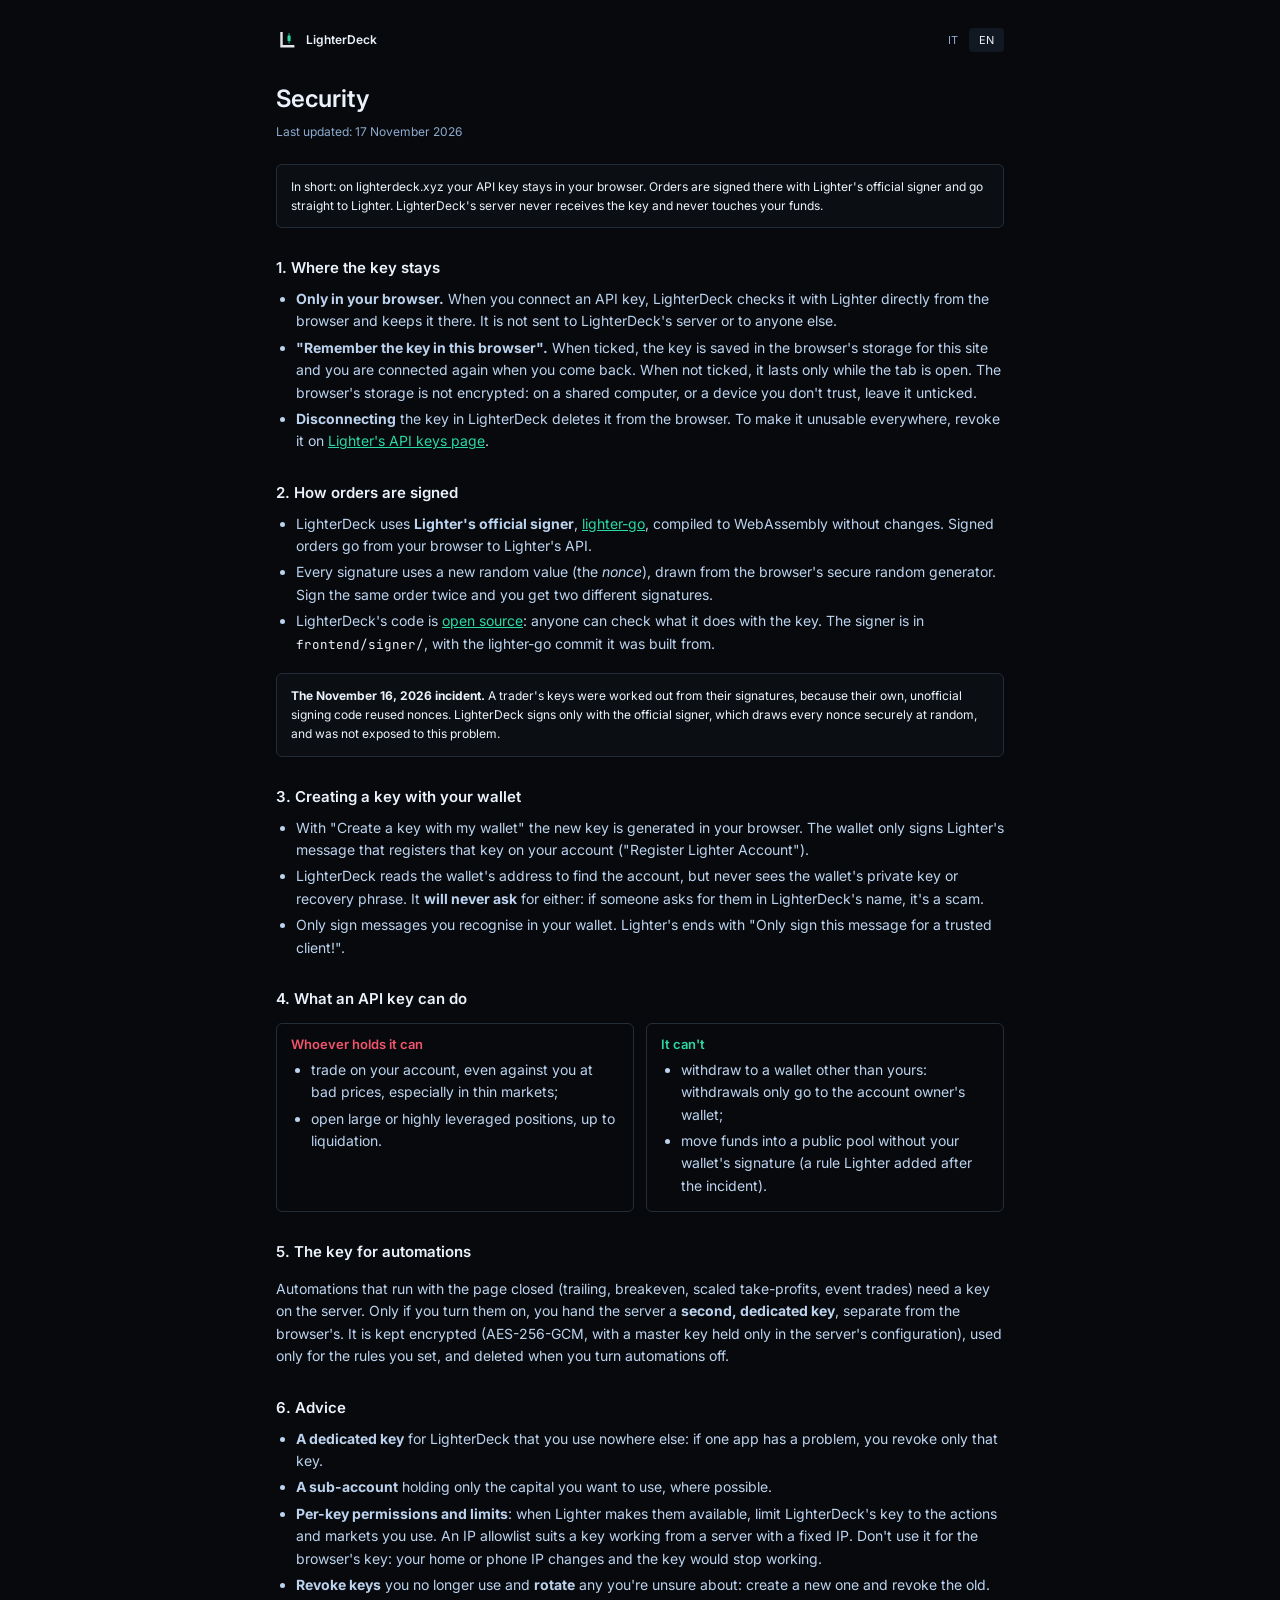
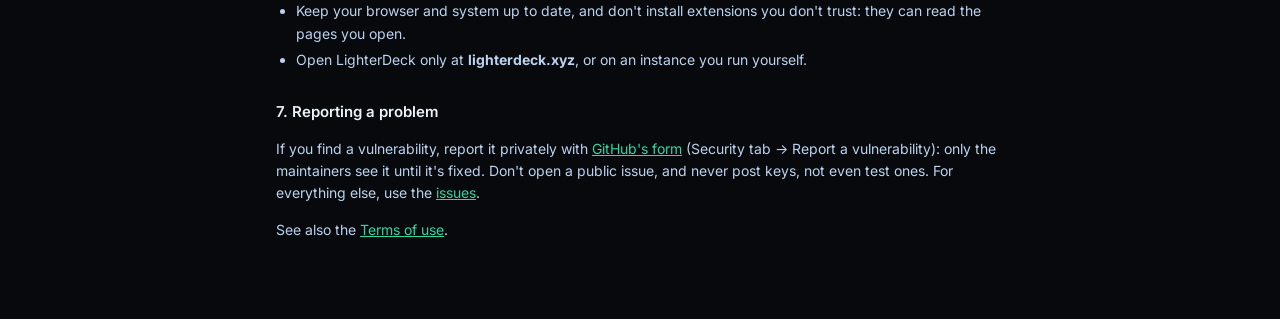
==== commit 34bc0ec8: "Private vulnerability reporting: SECURITY.md and the Security page point to it Co-Authored-By: Claud" ====
--- a/frontend/security.html
+++ b/frontend/security.html
@@ -117,7 +117,7 @@
     </ul>
 
     <h2>7. Segnalare un problema</h2>
-    <p>Se trovi una vulnerabilità, apri una issue su <a href="https://github.com/telcoray/LighterDeck/issues" target="_blank" rel="noopener">GitHub</a> senza dettagli che permettano di sfruttarla, e chiedi un contatto privato. Non pubblicare mai chiavi, nemmeno di test.</p>
+    <p>Se trovi una vulnerabilità, segnalala in privato con il <a href="https://github.com/telcoray/LighterDeck/security/advisories/new" target="_blank" rel="noopener">modulo di GitHub</a> (scheda Security → Report a vulnerability): la vedono solo i maintainer finché non è corretta. Non aprire una issue pubblica e non pubblicare mai chiavi, nemmeno di test. Per tutto il resto usa le <a href="https://github.com/telcoray/LighterDeck/issues" target="_blank" rel="noopener">issue</a>.</p>
     <p>Vedi anche i <a href="/terms">Termini d'uso</a>.</p>
   </article>
 
@@ -181,7 +181,7 @@
     </ul>
 
     <h2>7. Reporting a problem</h2>
-    <p>If you find a vulnerability, open an issue on <a href="https://github.com/telcoray/LighterDeck/issues" target="_blank" rel="noopener">GitHub</a> without the details needed to exploit it, and ask for a private contact. Never post keys, not even test ones.</p>
+    <p>If you find a vulnerability, report it privately with <a href="https://github.com/telcoray/LighterDeck/security/advisories/new" target="_blank" rel="noopener">GitHub's form</a> (Security tab → Report a vulnerability): only the maintainers see it until it's fixed. Don't open a public issue, and never post keys, not even test ones. For everything else, use the <a href="https://github.com/telcoray/LighterDeck/issues" target="_blank" rel="noopener">issues</a>.</p>
     <p>See also the <a href="/terms">Terms of use</a>.</p>
   </article>
 </main>
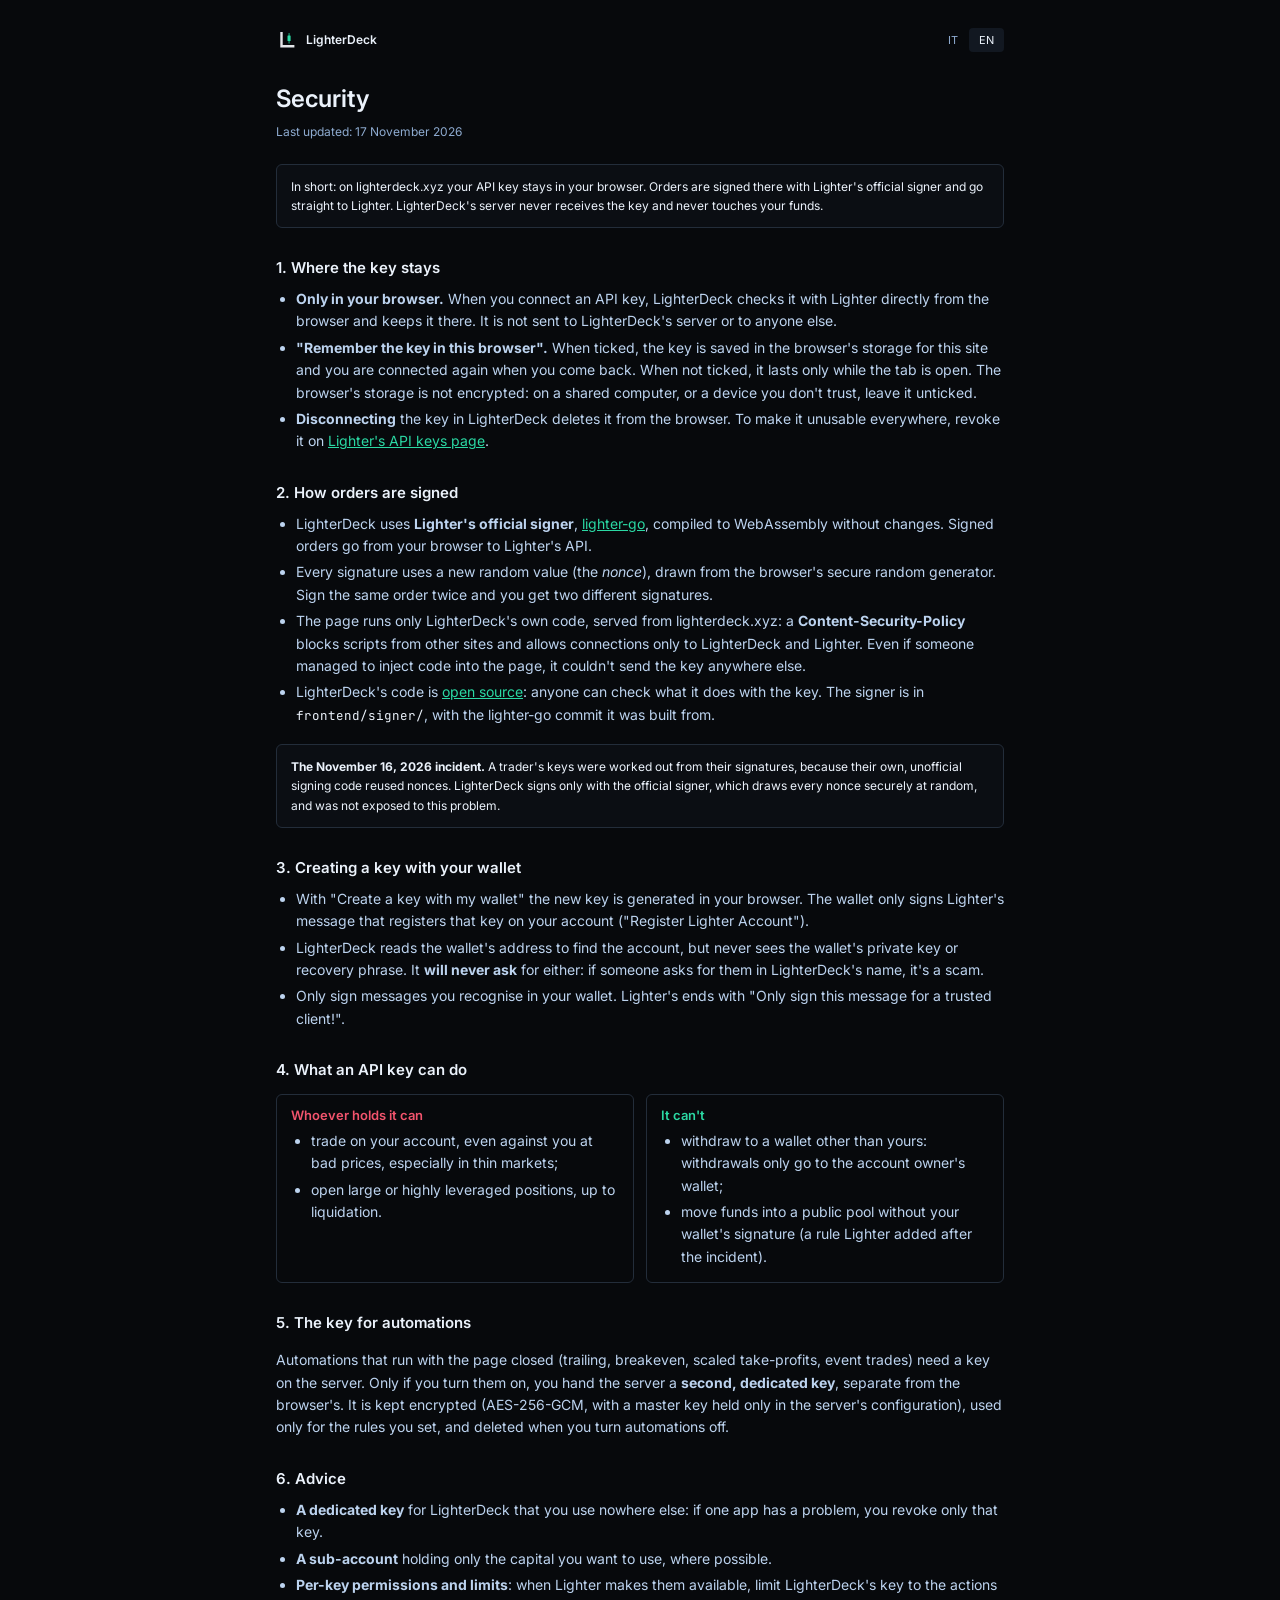
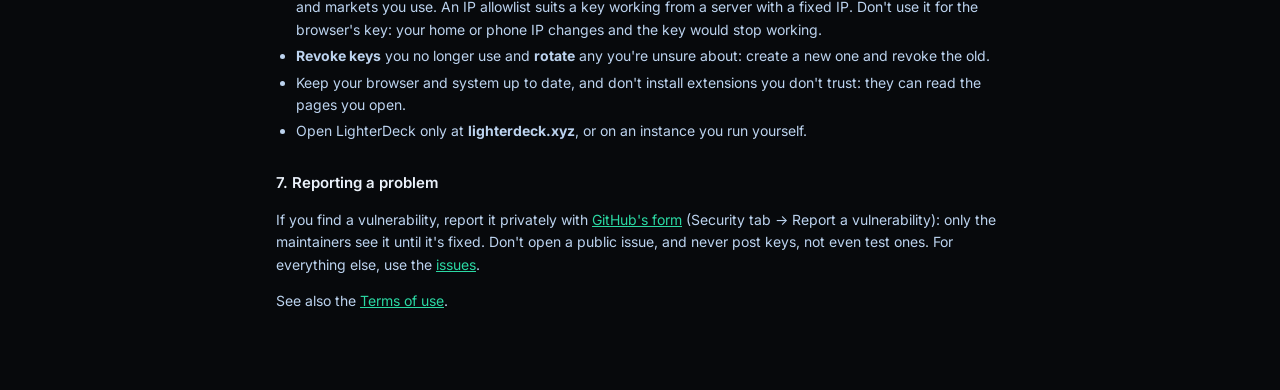
==== commit 9fdd1d32: "Security headers: a Content-Security-Policy, the charts library served locally, key not remembered b" ====
--- a/frontend/security.html
+++ b/frontend/security.html
@@ -75,6 +75,7 @@
     <ul>
       <li>LighterDeck usa il <b>firmatario ufficiale di Lighter</b>, <a href="https://github.com/elliottech/lighter-go" target="_blank" rel="noopener">lighter-go</a>, compilato in WebAssembly senza modifiche. Gli ordini firmati vanno dal tuo browser all'API di Lighter.</li>
       <li>Ogni firma usa un valore casuale nuovo (il <i>nonce</i>), generato con il generatore sicuro del browser. Se lo stesso ordine viene firmato due volte, le firme sono diverse.</li>
+      <li>La pagina esegue solo il codice di LighterDeck, servito da lighterdeck.xyz: una <b>Content-Security-Policy</b> blocca gli script di altri siti e permette collegamenti solo a LighterDeck e a Lighter. Anche se qualcuno riuscisse a inserire del codice nella pagina, non potrebbe mandare la chiave altrove.</li>
       <li>Il codice di LighterDeck è <a href="https://github.com/telcoray/LighterDeck" target="_blank" rel="noopener">open source</a>: chiunque può controllare cosa fa con la chiave. Il firmatario è nella cartella <code>frontend/signer/</code>, con il commit di lighter-go da cui è compilato.</li>
     </ul>
 
@@ -139,6 +140,7 @@
     <ul>
       <li>LighterDeck uses <b>Lighter's official signer</b>, <a href="https://github.com/elliottech/lighter-go" target="_blank" rel="noopener">lighter-go</a>, compiled to WebAssembly without changes. Signed orders go from your browser to Lighter's API.</li>
       <li>Every signature uses a new random value (the <i>nonce</i>), drawn from the browser's secure random generator. Sign the same order twice and you get two different signatures.</li>
+      <li>The page runs only LighterDeck's own code, served from lighterdeck.xyz: a <b>Content-Security-Policy</b> blocks scripts from other sites and allows connections only to LighterDeck and Lighter. Even if someone managed to inject code into the page, it couldn't send the key anywhere else.</li>
       <li>LighterDeck's code is <a href="https://github.com/telcoray/LighterDeck" target="_blank" rel="noopener">open source</a>: anyone can check what it does with the key. The signer is in <code>frontend/signer/</code>, with the lighter-go commit it was built from.</li>
     </ul>
 
